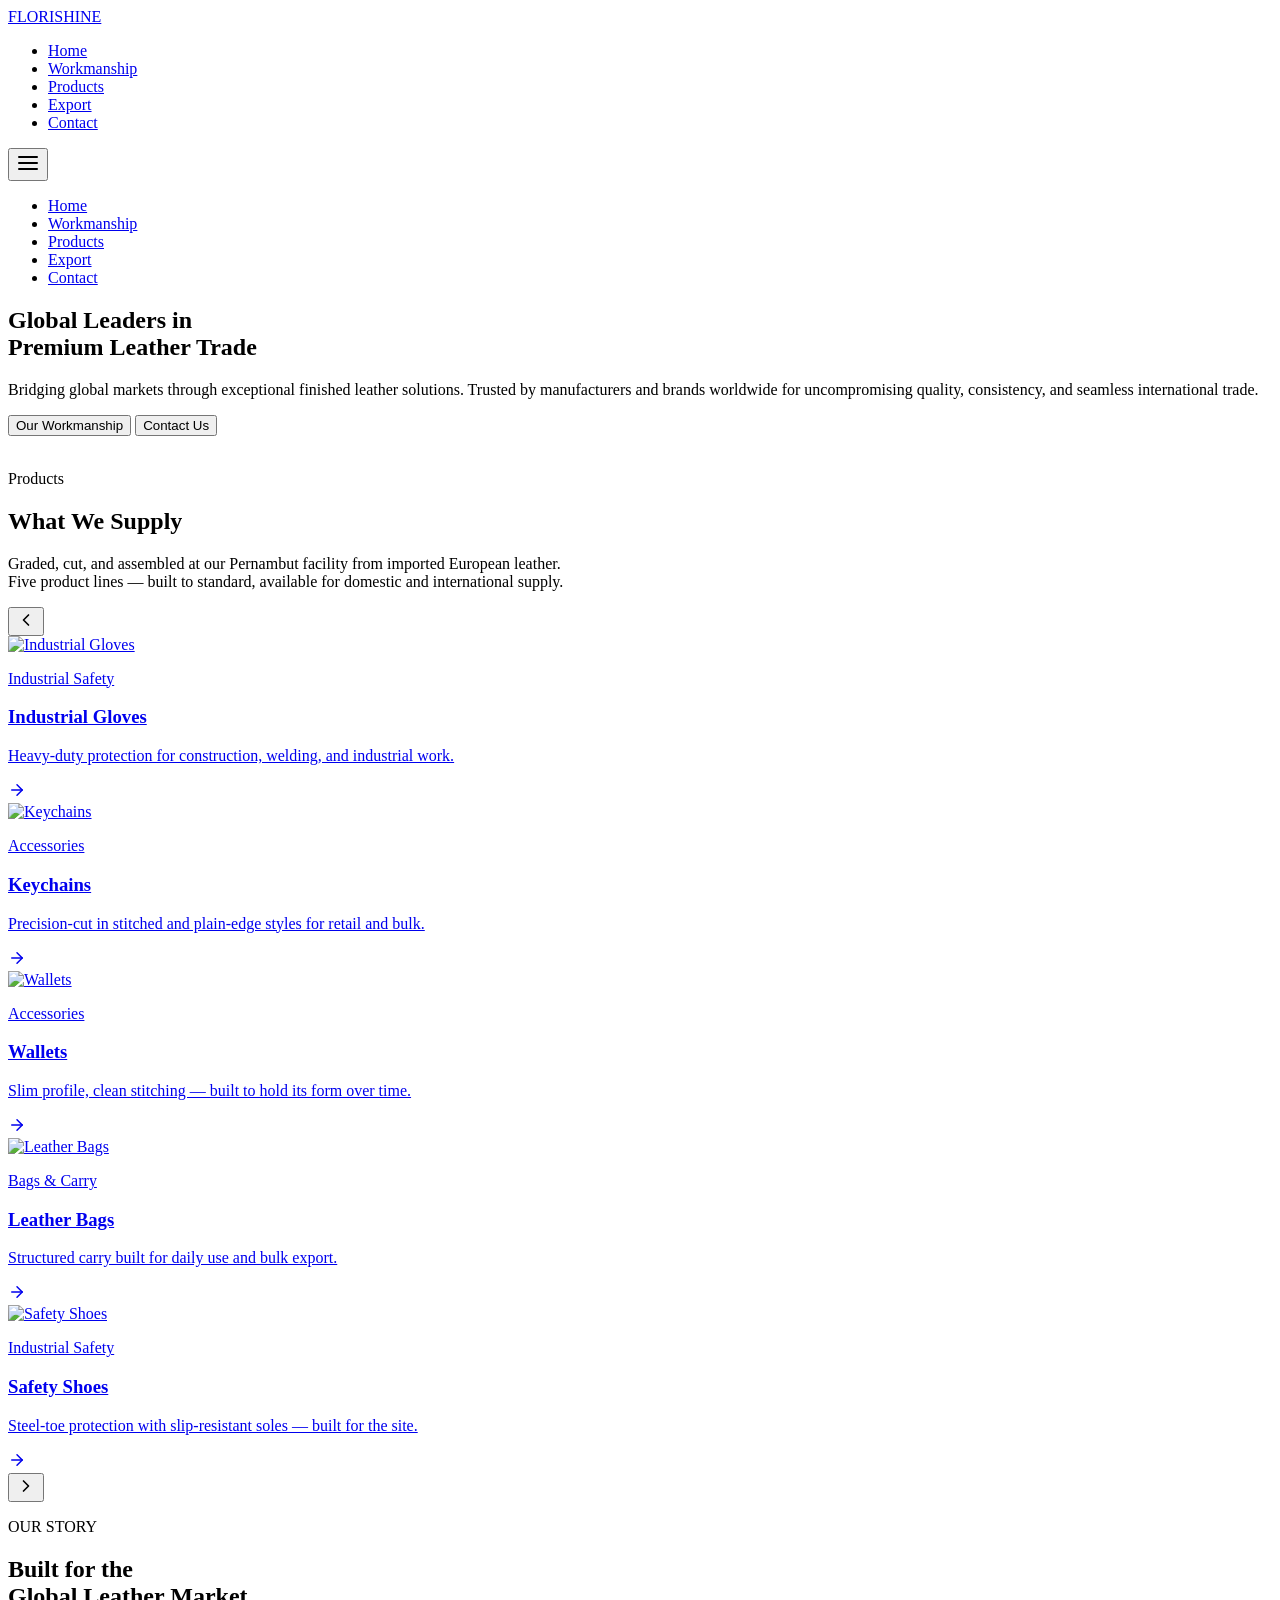
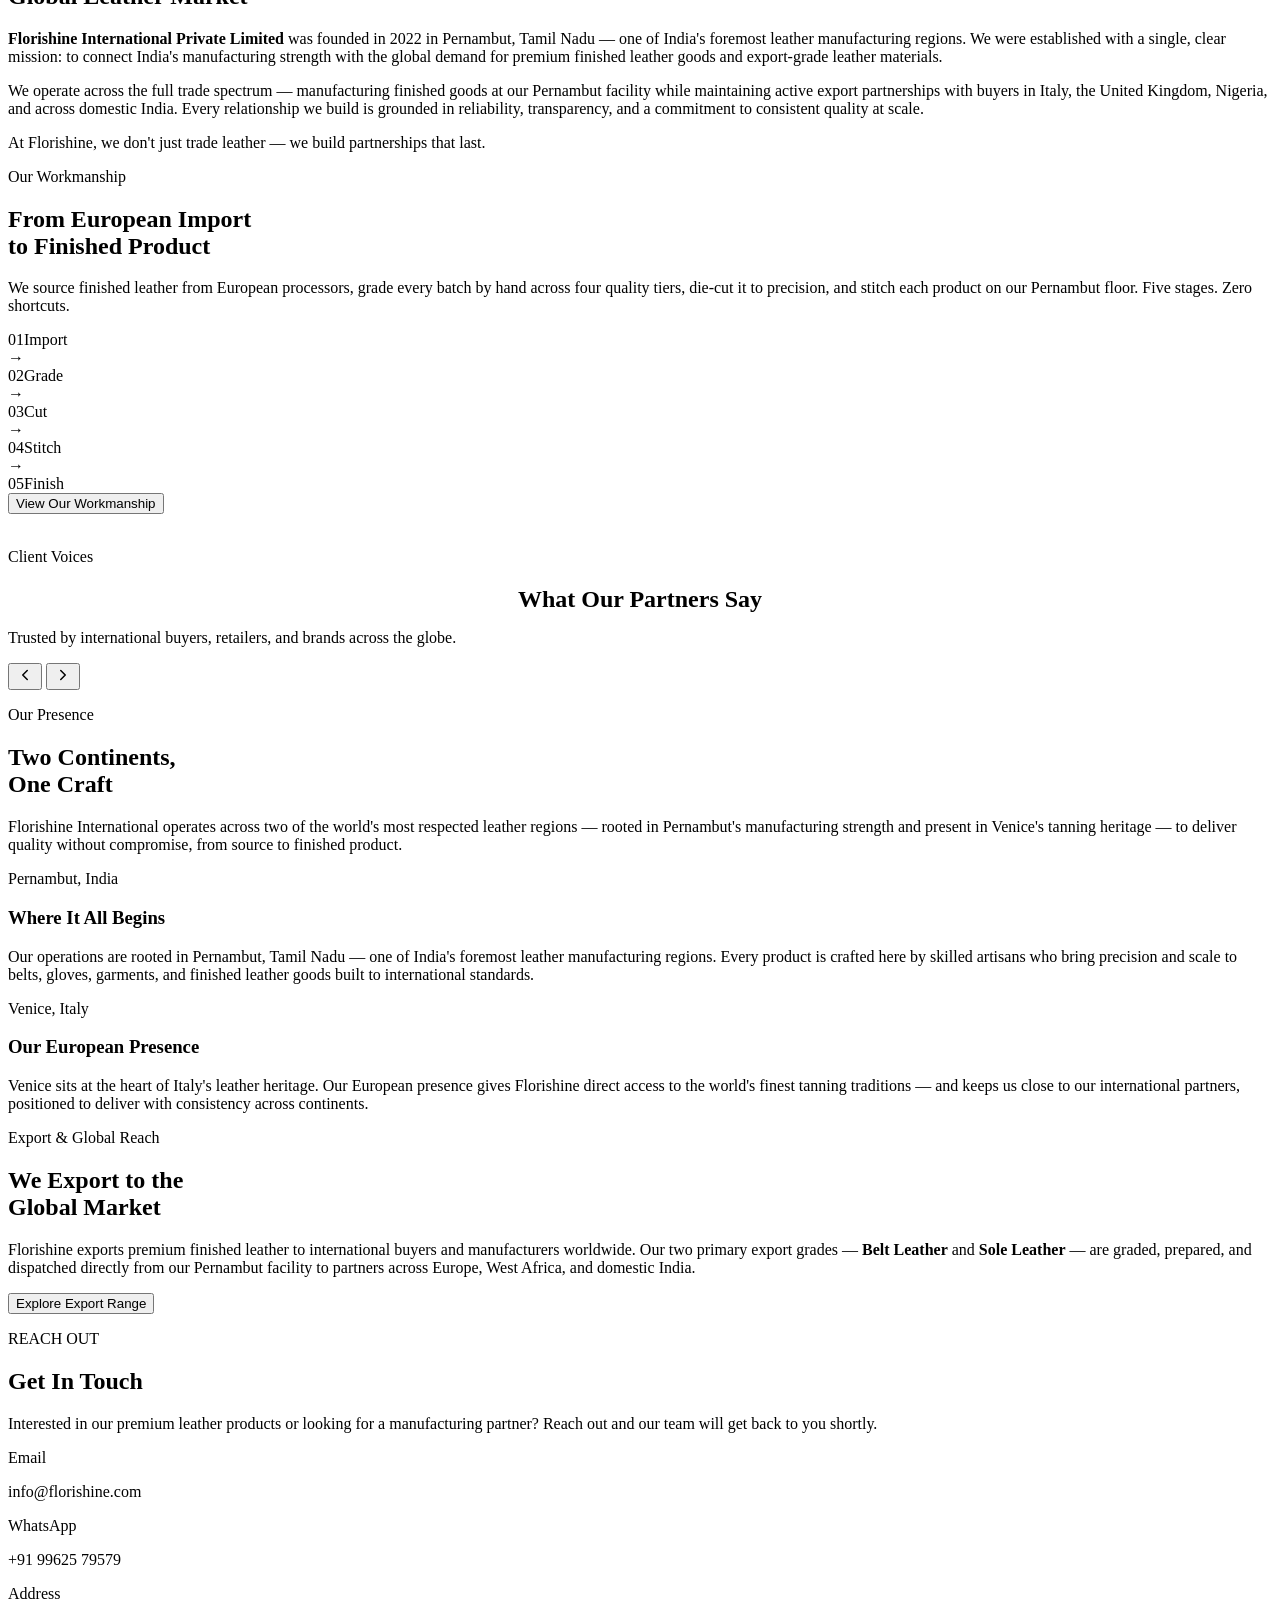
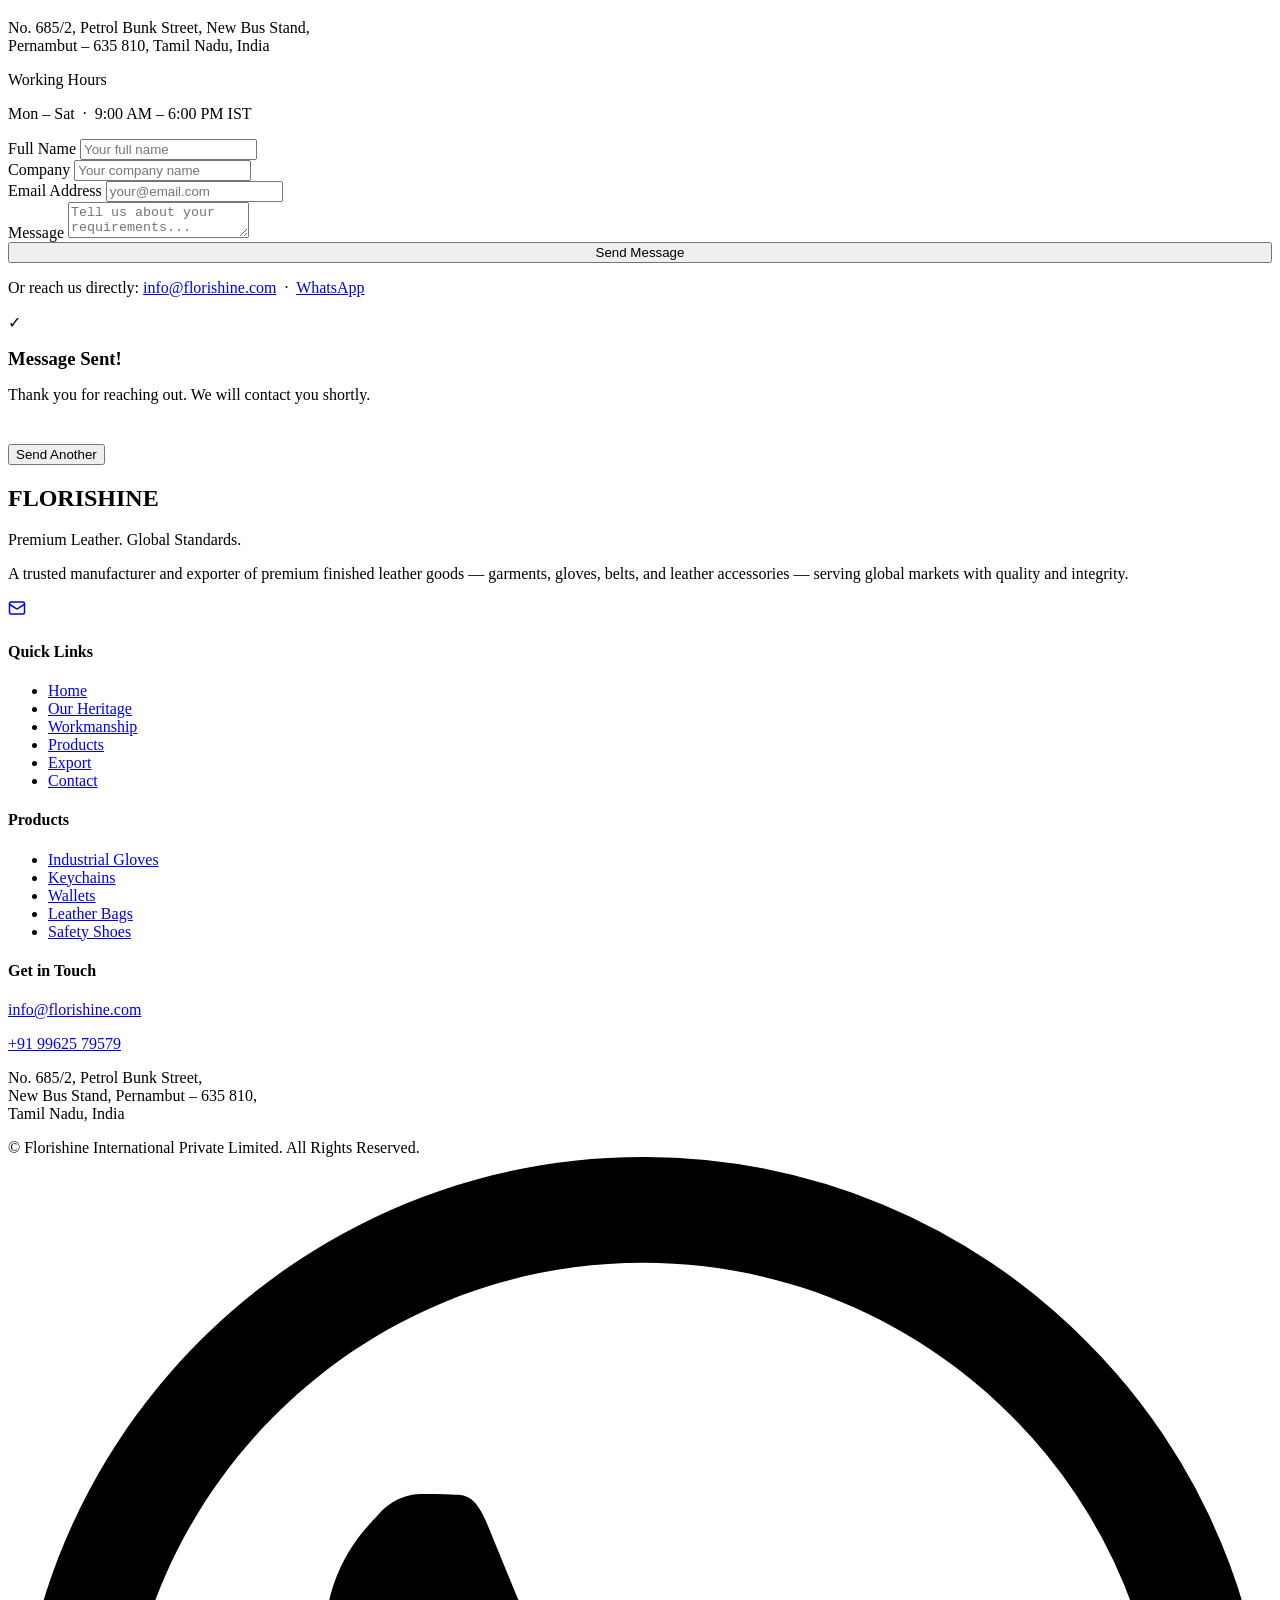
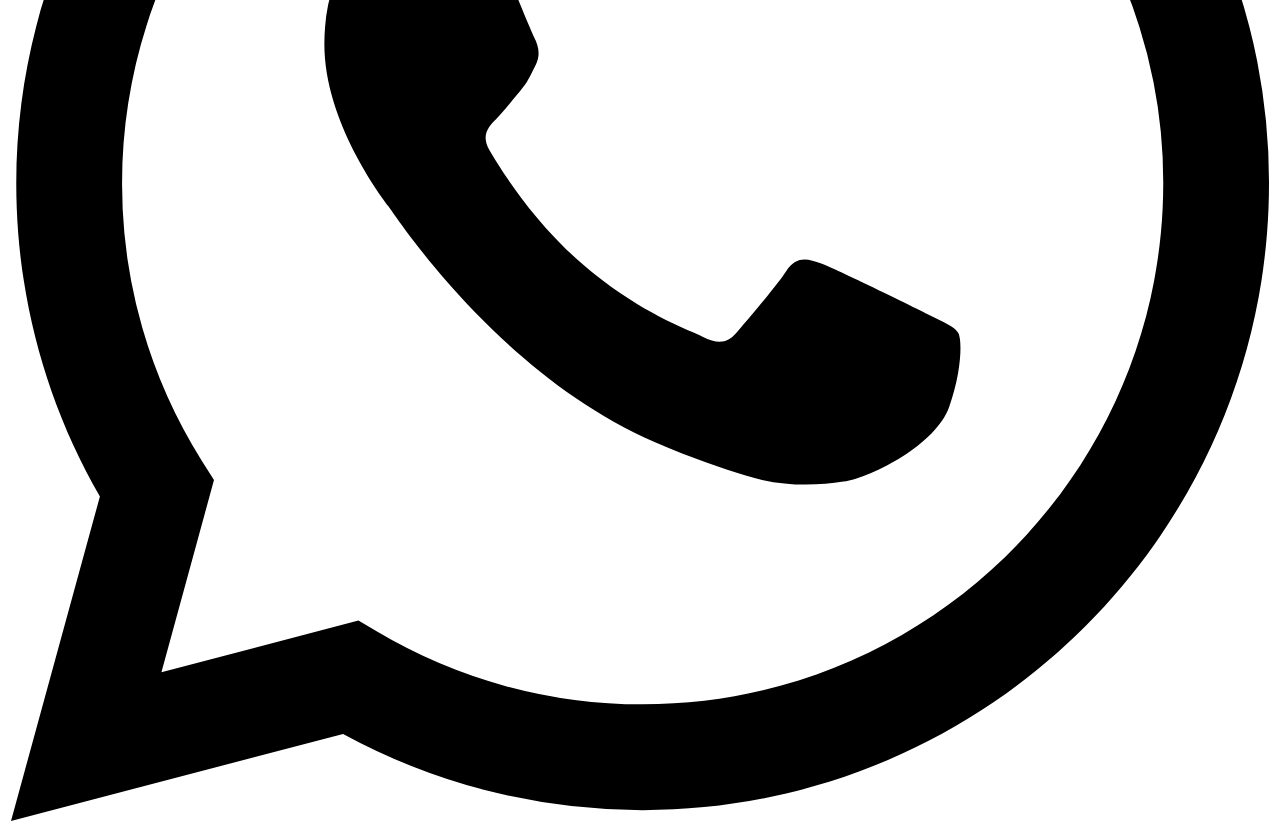
==== index.html @ ea4ea46c "index files pushing" ====
<!doctype html>
<html lang="en">
<head>
  <meta charset="UTF-8"/>
  <link rel="icon" type="image/png" href="images/logo-mark.png"/>
  <meta name="viewport" content="width=device-width, initial-scale=1.0"/>
  <title>Florishine International | Premium Leather Trade</title>
  <meta name="description" content="Florishine International Private Limited — a premium leather manufacturer and global exporter based in Pernambut, Tamil Nadu. Specialising in finished leather goods — belts, gloves, garments, and leather accessories."/>
  <meta name="keywords" content="Florishine, Leather, Manufacturer, Pernambut, Premium, Export, Import, Gloves, Belts, Garments"/>
  <meta property="og:type" content="website"/>
  <meta property="og:url" content="https://www.florishine.com/"/>
  <meta property="og:title" content="Florishine International | Premium Leather Trade"/>
  <meta property="og:description" content="Florishine International Private Limited — a premium leather manufacturer and global exporter based in Pernambut, Tamil Nadu. Specialising in finished leather goods — belts, gloves, garments, and leather accessories."/>
  <meta property="og:image" content="https://www.florishine.com/images/logo-mark.png"/>
  <meta name="twitter:card" content="summary_large_image"/>
  <meta name="twitter:title" content="Florishine International | Premium Leather Trade"/>
  <meta name="twitter:description" content="Florishine International Private Limited — a premium leather manufacturer and global exporter based in Pernambut, Tamil Nadu. Specialising in finished leather goods — belts, gloves, garments, and leather accessories."/>
  <link rel="stylesheet" href="css/styles.css"/>
</head>
<body>

<!-- ════════════════ NAVBAR ════════════════ -->
<nav class="navbar">
  <div class="nav-container">
    <a href="index.html" class="nav-logo"><img src="images/logo-mark.png" alt="" class="nav-logo-mark" aria-hidden="true"/>FLORISHINE</a>
    <ul class="nav-links">
      <li><a href="#home"    class="nav-anchor">Home</a></li>
      <li><a href="workmanship.html">Workmanship</a></li>
      <li><a href="products.html">Products</a></li>
      <li><a href="export.html">Export</a></li>
      <li><a href="#contact" class="nav-anchor">Contact</a></li>
    </ul>
    <div class="nav-actions">
      <button class="menu-toggle" id="menuToggle" aria-label="Toggle menu">
        <svg id="iconOpen" width="24" height="24" viewBox="0 0 24 24" fill="none" stroke="currentColor" stroke-width="2" stroke-linecap="round" stroke-linejoin="round"><line x1="3" y1="12" x2="21" y2="12"/><line x1="3" y1="6" x2="21" y2="6"/><line x1="3" y1="18" x2="21" y2="18"/></svg>
        <svg id="iconClose" width="24" height="24" viewBox="0 0 24 24" fill="none" stroke="currentColor" stroke-width="2" stroke-linecap="round" stroke-linejoin="round" style="display:none"><line x1="18" y1="6" x2="6" y2="18"/><line x1="6" y1="6" x2="18" y2="18"/></svg>
      </button>
    </div>
  </div>
  <div class="mobile-menu" id="mobileMenu">
    <ul class="mobile-nav-links">
      <li><a href="#home"    class="nav-anchor">Home</a></li>
      <li><a href="workmanship.html">Workmanship</a></li>
      <li><a href="products.html">Products</a></li>
      <li><a href="export.html">Export</a></li>
      <li><a href="#contact" class="nav-anchor">Contact</a></li>
    </ul>
  </div>
</nav>

<!-- ════════════════ HERO ════════════════ -->
<section id="home" class="hero">
  <div class="hero-content container">
    <h1>Global Leaders in<br><span>Premium</span> Leather Trade</h1>
    <p class="hero-desc">Bridging global markets through exceptional finished leather solutions. Trusted by manufacturers and brands worldwide for uncompromising quality, consistency, and seamless international trade.</p>
    <div class="hero-cta">
      <a href="workmanship.html"><button class="btn hero-btn hero-btn-main">Our Workmanship</button></a>
      <a href="#contact" class="nav-anchor"><button class="btn hero-btn hero-btn-ghost">Contact Us</button></a>
    </div>
  </div>
</section>

<!-- ════════════════ WHAT WE SUPPLY ════════════════ -->
<section class="supply">
  <img class="bull-mark bull-mark--supply" src="images/logo-mark.png" alt="" aria-hidden="true"/>
  <div class="container">
    <div class="supply-header fade-in">
      <p class="supply-eyebrow">Products</p>
      <h2 class="section-title supply-title">What We <span style="color:var(--secondary)">Supply</span></h2>
      <p class="supply-desc">Graded, cut, and assembled at our Pernambut facility from imported European leather.<br>Five product lines — built to standard, available for domestic and international supply.</p>
    </div>
    <div class="supply-carousel">
      <button class="supply-nav supply-prev" aria-label="Previous">
        <svg width="20" height="20" viewBox="0 0 24 24" fill="none" stroke="currentColor" stroke-width="2" stroke-linecap="round" stroke-linejoin="round"><polyline points="15 18 9 12 15 6"/></svg>
      </button>
      <div class="supply-track">
        <a href="products.html#industrial-gloves" class="supply-card">
          <div class="supply-card-image"><img src="images/industrial-gloves.png" alt="Industrial Gloves" loading="lazy"></div>
          <div class="supply-card-body">
            <div class="supply-card-top">
              <p class="supply-card-cat">Industrial Safety</p>
              <h3 class="supply-card-name">Industrial Gloves</h3>
              <p class="supply-card-desc">Heavy-duty protection for construction, welding, and industrial work.</p>
            </div>
            <span class="supply-arrow">
              <svg width="18" height="18" viewBox="0 0 24 24" fill="none" stroke="currentColor" stroke-width="2" stroke-linecap="round" stroke-linejoin="round"><line x1="5" y1="12" x2="19" y2="12"/><polyline points="12 5 19 12 12 19"/></svg>
            </span>
          </div>
        </a>
        <a href="products.html#keychains" class="supply-card">
          <div class="supply-card-image"><img src="images/keychains.png" alt="Keychains" loading="lazy"></div>
          <div class="supply-card-body">
            <div class="supply-card-top">
              <p class="supply-card-cat">Accessories</p>
              <h3 class="supply-card-name">Keychains</h3>
              <p class="supply-card-desc">Precision-cut in stitched and plain-edge styles for retail and bulk.</p>
            </div>
            <span class="supply-arrow">
              <svg width="18" height="18" viewBox="0 0 24 24" fill="none" stroke="currentColor" stroke-width="2" stroke-linecap="round" stroke-linejoin="round"><line x1="5" y1="12" x2="19" y2="12"/><polyline points="12 5 19 12 12 19"/></svg>
            </span>
          </div>
        </a>
        <a href="products.html#wallets" class="supply-card">
          <div class="supply-card-image"><img src="images/wallets.png" alt="Wallets" loading="lazy"></div>
          <div class="supply-card-body">
            <div class="supply-card-top">
              <p class="supply-card-cat">Accessories</p>
              <h3 class="supply-card-name">Wallets</h3>
              <p class="supply-card-desc">Slim profile, clean stitching — built to hold its form over time.</p>
            </div>
            <span class="supply-arrow">
              <svg width="18" height="18" viewBox="0 0 24 24" fill="none" stroke="currentColor" stroke-width="2" stroke-linecap="round" stroke-linejoin="round"><line x1="5" y1="12" x2="19" y2="12"/><polyline points="12 5 19 12 12 19"/></svg>
            </span>
          </div>
        </a>
        <a href="products.html#leather-bags" class="supply-card">
          <div class="supply-card-image"><img src="images/leather-bags.png" alt="Leather Bags" loading="lazy"></div>
          <div class="supply-card-body">
            <div class="supply-card-top">
              <p class="supply-card-cat">Bags &amp; Carry</p>
              <h3 class="supply-card-name">Leather Bags</h3>
              <p class="supply-card-desc">Structured carry built for daily use and bulk export.</p>
            </div>
            <span class="supply-arrow">
              <svg width="18" height="18" viewBox="0 0 24 24" fill="none" stroke="currentColor" stroke-width="2" stroke-linecap="round" stroke-linejoin="round"><line x1="5" y1="12" x2="19" y2="12"/><polyline points="12 5 19 12 12 19"/></svg>
            </span>
          </div>
        </a>
        <a href="products.html#safety-shoes" class="supply-card">
          <div class="supply-card-image"><img src="images/safety-shoes.png" alt="Safety Shoes" loading="lazy"></div>
          <div class="supply-card-body">
            <div class="supply-card-top">
              <p class="supply-card-cat">Industrial Safety</p>
              <h3 class="supply-card-name">Safety Shoes</h3>
              <p class="supply-card-desc">Steel-toe protection with slip-resistant soles — built for the site.</p>
            </div>
            <span class="supply-arrow">
              <svg width="18" height="18" viewBox="0 0 24 24" fill="none" stroke="currentColor" stroke-width="2" stroke-linecap="round" stroke-linejoin="round"><line x1="5" y1="12" x2="19" y2="12"/><polyline points="12 5 19 12 12 19"/></svg>
            </span>
          </div>
        </a>
      </div>
      <button class="supply-nav supply-next" aria-label="Next">
        <svg width="20" height="20" viewBox="0 0 24 24" fill="none" stroke="currentColor" stroke-width="2" stroke-linecap="round" stroke-linejoin="round"><polyline points="9 18 15 12 9 6"/></svg>
      </button>
    </div>
  </div>
</section>

<!-- ════════════════ ABOUT ════════════════ -->
<section id="about" class="about">
  <div class="container">
    <div class="about-grid">
      <div class="fade-in-left">
        <p class="about-subtitle">OUR STORY</p>
        <h2 class="section-title about-title">Built for the<br>Global Leather Market</h2>
        <p class="about-desc"><strong class="about-company">Florishine International Private Limited</strong> was founded in 2022 in Pernambut, Tamil Nadu — one of India's foremost leather manufacturing regions. We were established with a single, clear mission: to connect India's manufacturing strength with the global demand for premium finished leather goods and export-grade leather materials.</p>
        <p class="about-desc">We operate across the full trade spectrum — manufacturing finished goods at our Pernambut facility while maintaining active export partnerships with buyers in Italy, the United Kingdom, Nigeria, and across domestic India. Every relationship we build is grounded in reliability, transparency, and a commitment to consistent quality at scale.</p>
        <p class="about-tagline">At Florishine, we don't just trade leather — we build partnerships that last.</p>

      </div>
      <div class="about-image fade-in-right" role="img" aria-label="Florishine leather workshop craftsmanship"></div>
    </div>
  </div>
</section>

<!-- ════════════════ WORKMANSHIP BANNER ════════════════ -->
<section class="collection-banner">
  <div class="banner-wrapper">
    <div class="banner-bg"></div>
    <div class="banner-overlay"></div>
    <div class="banner-inner">
      <div class="banner-text fade-in">
        <p class="banner-eyebrow">Our Workmanship</p>
        <h2 class="banner-title">From European Import<br>to Finished Product</h2>
        <p class="banner-desc">We source finished leather from European processors, grade every batch by hand across four quality tiers, die-cut it to precision, and stitch each product on our Pernambut floor. Five stages. Zero shortcuts.</p>
        <div class="banner-steps">
          <div class="banner-step"><span class="banner-step-num">01</span><span class="banner-step-label">Import</span></div>
          <div class="banner-step-arrow">→</div>
          <div class="banner-step"><span class="banner-step-num">02</span><span class="banner-step-label">Grade</span></div>
          <div class="banner-step-arrow">→</div>
          <div class="banner-step"><span class="banner-step-num">03</span><span class="banner-step-label">Cut</span></div>
          <div class="banner-step-arrow">→</div>
          <div class="banner-step"><span class="banner-step-num">04</span><span class="banner-step-label">Stitch</span></div>
          <div class="banner-step-arrow">→</div>
          <div class="banner-step"><span class="banner-step-num">05</span><span class="banner-step-label">Finish</span></div>
        </div>
        <a href="workmanship.html"><button class="btn hero-btn hero-btn-main">View Our Workmanship</button></a>
      </div>
    </div>
  </div>
</section>

<!-- ════════════════ TESTIMONIALS ════════════════ -->
<section class="testimonials">
  <img class="bull-mark bull-mark--center" src="images/logo-mark.png" alt="" aria-hidden="true"/>
  <div class="container" style="position:relative;z-index:1;">
    <div class="tq-header fade-in">
      <p class="gp-eyebrow">Client Voices</p>
      <h2 class="section-title" style="text-align:center;margin-bottom:0.6rem;">What Our <span style="color:var(--secondary)">Partners</span> Say</h2>
      <p class="tq-sub">Trusted by international buyers, retailers, and brands across the globe.</p>
    </div>
    <div class="tq-carousel-wrap fade-in">
      <div class="tq-viewport">
        <div class="tq-track" id="tqTrack"></div>
      </div>
      <div class="tq-controls">
        <button class="tq-ctrl-btn" id="prevBtn" aria-label="Previous">
          <svg width="18" height="18" viewBox="0 0 24 24" fill="none" stroke="currentColor" stroke-width="2" stroke-linecap="round" stroke-linejoin="round"><polyline points="15 18 9 12 15 6"/></svg>
        </button>
        <button class="tq-ctrl-btn" id="nextBtn" aria-label="Next">
          <svg width="18" height="18" viewBox="0 0 24 24" fill="none" stroke="currentColor" stroke-width="2" stroke-linecap="round" stroke-linejoin="round"><polyline points="9 18 15 12 9 6"/></svg>
        </button>
      </div>
    </div>
  </div>
</section>

<!-- ════════════════ GLOBAL PRESENCE ════════════════ -->
<section class="global-presence">
  <div class="gp-overlay"></div>
  <div class="container gp-inner">
    <div class="gp-header fade-in">
      <p class="gp-eyebrow">Our Presence</p>
      <h2 class="gp-title">Two Continents,<br>One <span>Craft</span></h2>
      <p class="gp-desc">Florishine International operates across two of the world's most respected leather regions — rooted in Pernambut's manufacturing strength and present in Venice's tanning heritage — to deliver quality without compromise, from source to finished product.</p>
    </div>
    <div class="gp-cols fade-in">

      <div class="gp-col">
        <p class="gp-col-label">Pernambut, India</p>
        <h3 class="gp-col-heading">Where It All Begins</h3>
        <p class="gp-col-body">Our operations are rooted in Pernambut, Tamil Nadu — one of India's foremost leather manufacturing regions. Every product is crafted here by skilled artisans who bring precision and scale to belts, gloves, garments, and finished leather goods built to international standards.</p>
      </div>

      <div class="gp-col-divider"></div>

      <div class="gp-col">
        <p class="gp-col-label">Venice, Italy</p>
        <h3 class="gp-col-heading">Our European Presence</h3>
        <p class="gp-col-body">Venice sits at the heart of Italy's leather heritage. Our European presence gives Florishine direct access to the world's finest tanning traditions — and keeps us close to our international partners, positioned to deliver with consistency across continents.</p>
      </div>

    </div>
  </div>
</section>

<!-- ════════════════ EXPORT & GLOBAL REACH ════════════════ -->
<section class="export-reach">
  <div class="container er-center fade-in">
    <p class="er-eyebrow">Export &amp; Global Reach</p>
    <h2 class="er-title">We Export to the<br><span>Global Market</span></h2>
    <p class="er-desc">Florishine exports premium finished leather to international buyers and manufacturers worldwide. Our two primary export grades — <strong>Belt Leather</strong> and <strong>Sole Leather</strong> — are graded, prepared, and dispatched directly from our Pernambut facility to partners across Europe, West Africa, and domestic India.</p>
    <a href="export.html"><button class="btn btn-primary">Explore Export Range</button></a>
  </div>
</section>

<!-- ════════════════ CONTACT ════════════════ -->
        <section class="cf-section" id="contact">

    <!-- TOP: ivory zone — contact info left, form card right -->
    <div class="cf-top">
      <div class="container cf-top-grid">

        <div class="cf-info fade-in-left">
          <p class="about-subtitle" style="margin-bottom:0.6rem">REACH OUT</p>
          <h2 class="section-title contact-title">Get In <span style="color:var(--secondary)">Touch</span></h2>
          <p class="contact-desc">Interested in our premium leather products or looking for a manufacturing partner? Reach out and our team will get back to you shortly.</p>
          <div class="contact-info">
            <div class="info-item">
              <p class="info-label">Email</p>
              <p class="info-value"><a href="mailto:info@florishine.com" style="color:inherit;text-decoration:none;">info@florishine.com</a></p>
            </div>
            <div class="info-item">
              <p class="info-label">WhatsApp</p>
              <p class="info-value"><a href="https://wa.me/919962579579" target="_blank" rel="noopener" style="color:inherit;text-decoration:none;">+91 99625 79579</a></p>
            </div>
            <div class="info-item">
              <p class="info-label">Address</p>
              <p class="info-value">No. 685/2, Petrol Bunk Street, New Bus Stand,<br>Pernambut – 635 810, Tamil Nadu, India</p>
            </div>
            <div class="info-item">
              <p class="info-label">Working Hours</p>
              <p class="info-value">Mon – Sat &nbsp;·&nbsp; 9:00 AM – 6:00 PM IST</p>
            </div>
          </div>

        </div>

        <div class="cf-form-wrap">
          <div class="contact-form-box">
            <div class="form-view" id="formView">
              <form id="contactForm" novalidate>
                <div class="form-row">
                  <div class="form-group">
                    <label class="form-label" for="name">Full Name</label>
                    <input class="form-input" type="text" id="name" placeholder="Your full name" required/>
                  </div>
                  <div class="form-group">
                    <label class="form-label" for="company">Company</label>
                    <input class="form-input" type="text" id="company" placeholder="Your company name"/>
                  </div>
                </div>
                <div class="form-group">
                  <label class="form-label" for="email">Email Address</label>
                  <input class="form-input" type="email" id="email" placeholder="your@email.com" required/>
                </div>
                <div class="form-group">
                  <label class="form-label" for="message">Message</label>
                  <textarea class="form-textarea" id="message" placeholder="Tell us about your requirements..." required></textarea>
                </div>
                <button type="submit" class="btn btn-primary" id="submitBtn" style="width:100%">Send Message</button>
                <p class="form-direct-contact">Or reach us directly: <a href="mailto:info@florishine.com">info@florishine.com</a> &nbsp;·&nbsp; <a href="https://wa.me/919962579579" target="_blank" rel="noopener">WhatsApp</a></p>
              </form>
            </div>
            <div class="success-view" id="successView">
              <div class="success-icon">&#10003;</div>
              <h3 style="margin:1rem 0 0.5rem">Message Sent!</h3>
              <p>Thank you for reaching out. We will contact you shortly.</p>
              <button class="btn btn-primary" style="margin-top:1.5rem" onclick="resetForm()">Send Another</button>
            </div>
          </div>
        </div>

      </div>
    </div>

    <!-- BOTTOM: dark zone — brand left (same level as form card bottom), footer grid below -->
    <div class="cf-bottom">
      <div class="container">
        <!-- Footer: brand + links in one horizontal row -->
        <div class="cf-footer-links">
          <div class="cf-links-grid">
            <div class="footer-col footer-col-brand">
              <h2 class="footer-logo">FLORISHINE</h2>
              <p class="footer-tagline">Premium Leather. Global Standards.</p>
              <p class="footer-desc">A trusted manufacturer and exporter of premium finished leather goods — garments, gloves, belts, and leather accessories — serving global markets with quality and integrity.</p>
              <div class="social-links">
                <a href="mailto:info@florishine.com" class="social-icon" aria-label="Email">
                  <svg width="18" height="18" viewBox="0 0 24 24" fill="none" stroke="currentColor" stroke-width="2" stroke-linecap="round" stroke-linejoin="round"><rect x="2" y="4" width="20" height="16" rx="2"/><path d="m22 7-8.97 5.7a1.94 1.94 0 0 1-2.06 0L2 7"/></svg>
                </a>
              </div>
            </div>
            <div class="footer-col">
              <h4 class="footer-col-title">Quick Links</h4>
              <ul class="footer-links">
                <li><a href="#home" class="nav-anchor">Home</a></li>
                <li><a href="#about" class="nav-anchor">Our Heritage</a></li>
                <li><a href="workmanship.html">Workmanship</a></li>
                <li><a href="products.html">Products</a></li>
                <li><a href="export.html">Export</a></li>
                <li><a href="#contact" class="nav-anchor">Contact</a></li>
              </ul>
            </div>
            <div class="footer-col">
              <h4 class="footer-col-title">Products</h4>
              <ul class="footer-links">
                <li><a href="products.html#industrial-gloves">Industrial Gloves</a></li>
                <li><a href="products.html#keychains">Keychains</a></li>
                <li><a href="products.html#wallets">Wallets</a></li>
                <li><a href="products.html#leather-bags">Leather Bags</a></li>
                <li><a href="products.html#safety-shoes">Safety Shoes</a></li>
              </ul>
            </div>
            <div class="footer-col">
              <h4 class="footer-col-title">Get in Touch</h4>
              <div class="footer-contact-info">
                <p><a href="mailto:info@florishine.com">info@florishine.com</a></p>
                <p><a href="https://wa.me/919962579579" target="_blank" rel="noopener">+91 99625 79579</a></p>
                <p>No. 685/2, Petrol Bunk Street,<br>New Bus Stand, Pernambut – 635 810,<br>Tamil Nadu, India</p>
              </div>
            </div>
          </div>
          <div class="footer-bottom">
            <span>&copy; <span id="year"></span> Florishine International Private Limited. All Rights Reserved.</span>
          </div>
        </div>

      </div>
    </div>

  </section>





<!-- ════════════════ FOOTER ════════════════ -->


<a href="https://wa.me/919962579579" class="wa-float" target="_blank" rel="noopener" aria-label="Chat on WhatsApp">
  <svg viewBox="0 0 24 24" xmlns="http://www.w3.org/2000/svg"><path d="M17.472 14.382c-.297-.149-1.758-.867-2.03-.967-.273-.099-.471-.148-.67.15-.197.297-.767.966-.94 1.164-.173.199-.347.223-.644.075-.297-.15-1.255-.463-2.39-1.475-.883-.788-1.48-1.761-1.653-2.059-.173-.297-.018-.458.13-.606.134-.133.298-.347.446-.52.149-.174.198-.298.298-.497.099-.198.05-.371-.025-.52-.075-.149-.669-1.612-.916-2.207-.242-.579-.487-.5-.669-.51-.173-.008-.371-.01-.57-.01-.198 0-.52.074-.792.372-.272.297-1.04 1.016-1.04 2.479 0 1.462 1.065 2.875 1.213 3.074.149.198 2.096 3.2 5.077 4.487.709.306 1.262.489 1.694.625.712.227 1.36.195 1.871.118.571-.085 1.758-.719 2.006-1.413.248-.694.248-1.289.173-1.413-.074-.124-.272-.198-.57-.347m-5.421 7.403h-.004a9.87 9.87 0 01-5.031-1.378l-.361-.214-3.741.982.998-3.648-.235-.374a9.86 9.86 0 01-1.51-5.26c.001-5.45 4.436-9.884 9.888-9.884 2.64 0 5.122 1.03 6.988 2.898a9.825 9.825 0 012.893 6.994c-.003 5.45-4.437 9.884-9.885 9.884m8.413-18.297A11.815 11.815 0 0012.05 0C5.495 0 .16 5.335.157 11.892c0 2.096.547 4.142 1.588 5.945L.057 24l6.305-1.654a11.882 11.882 0 005.683 1.448h.005c6.554 0 11.89-5.335 11.893-11.893a11.821 11.821 0 00-3.48-8.413z"/></svg>
</a>
<script src="js/main.js"></script>
</body>
</html>
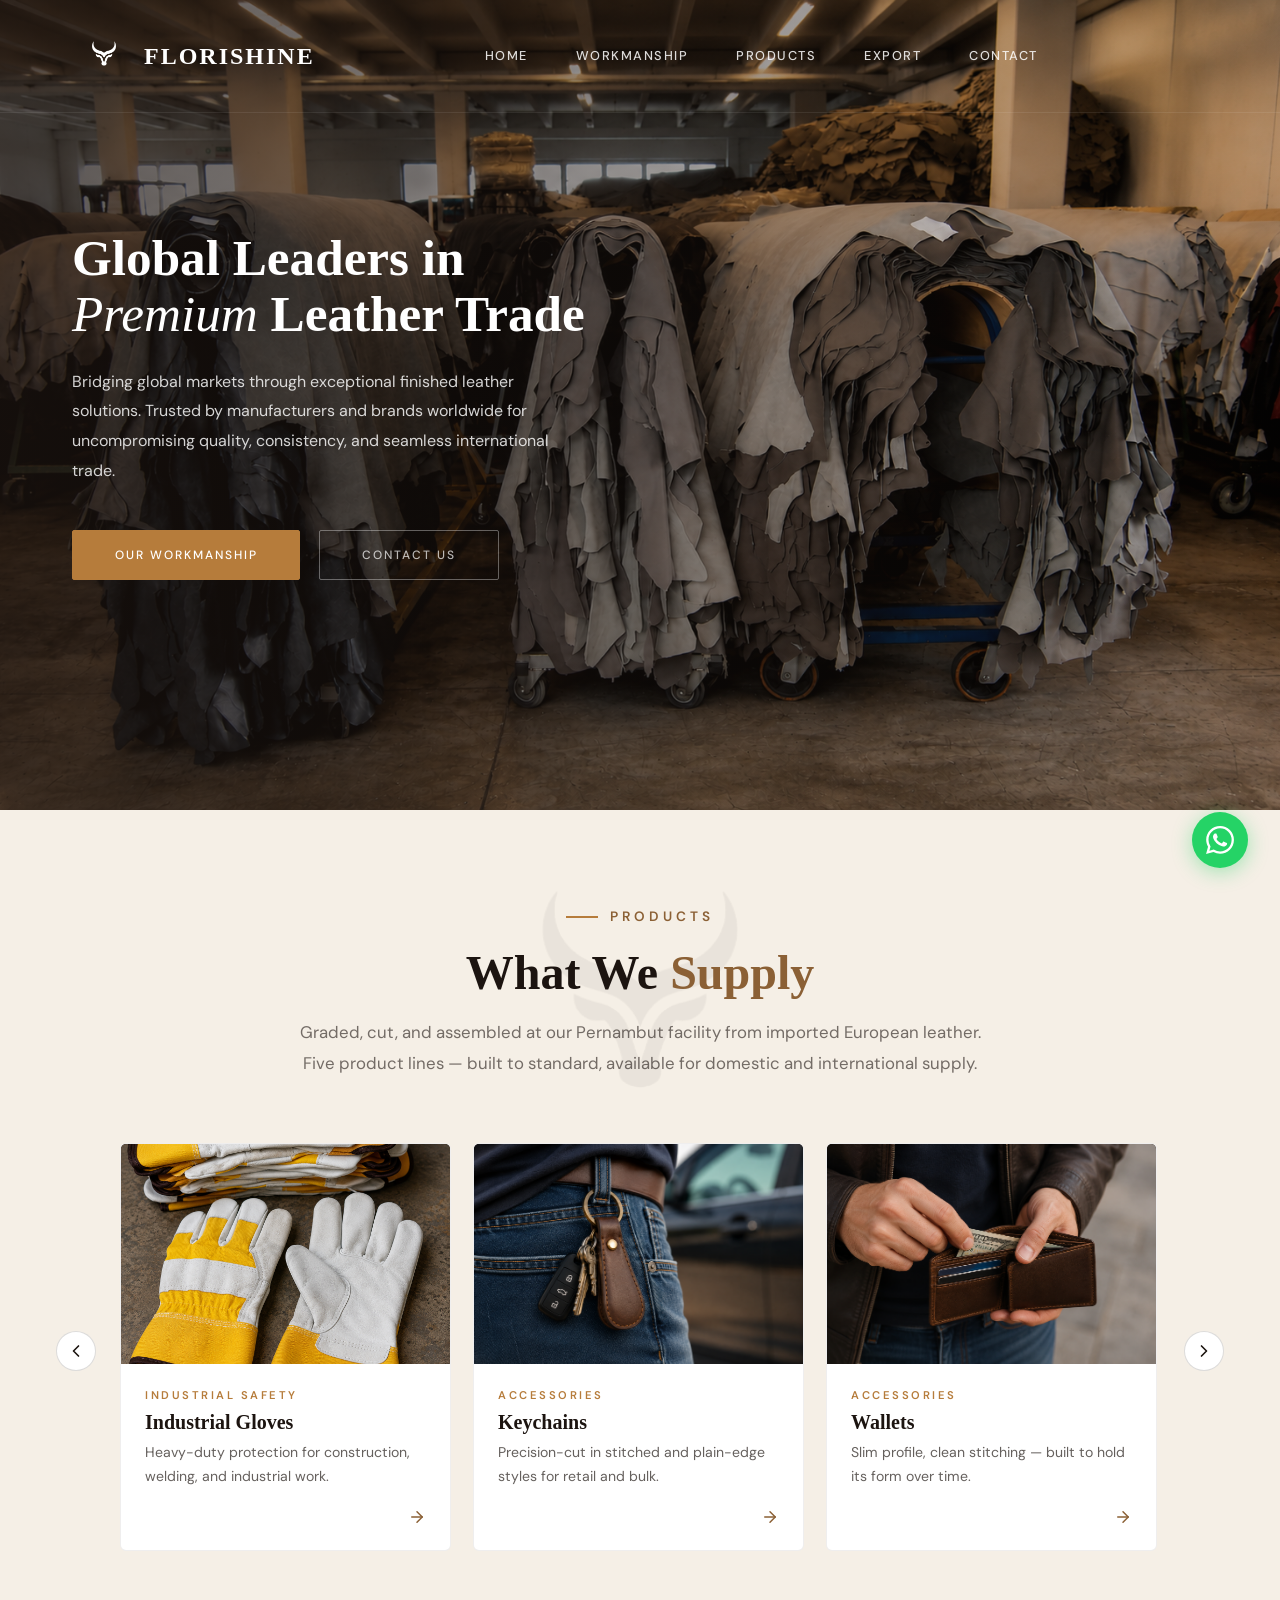
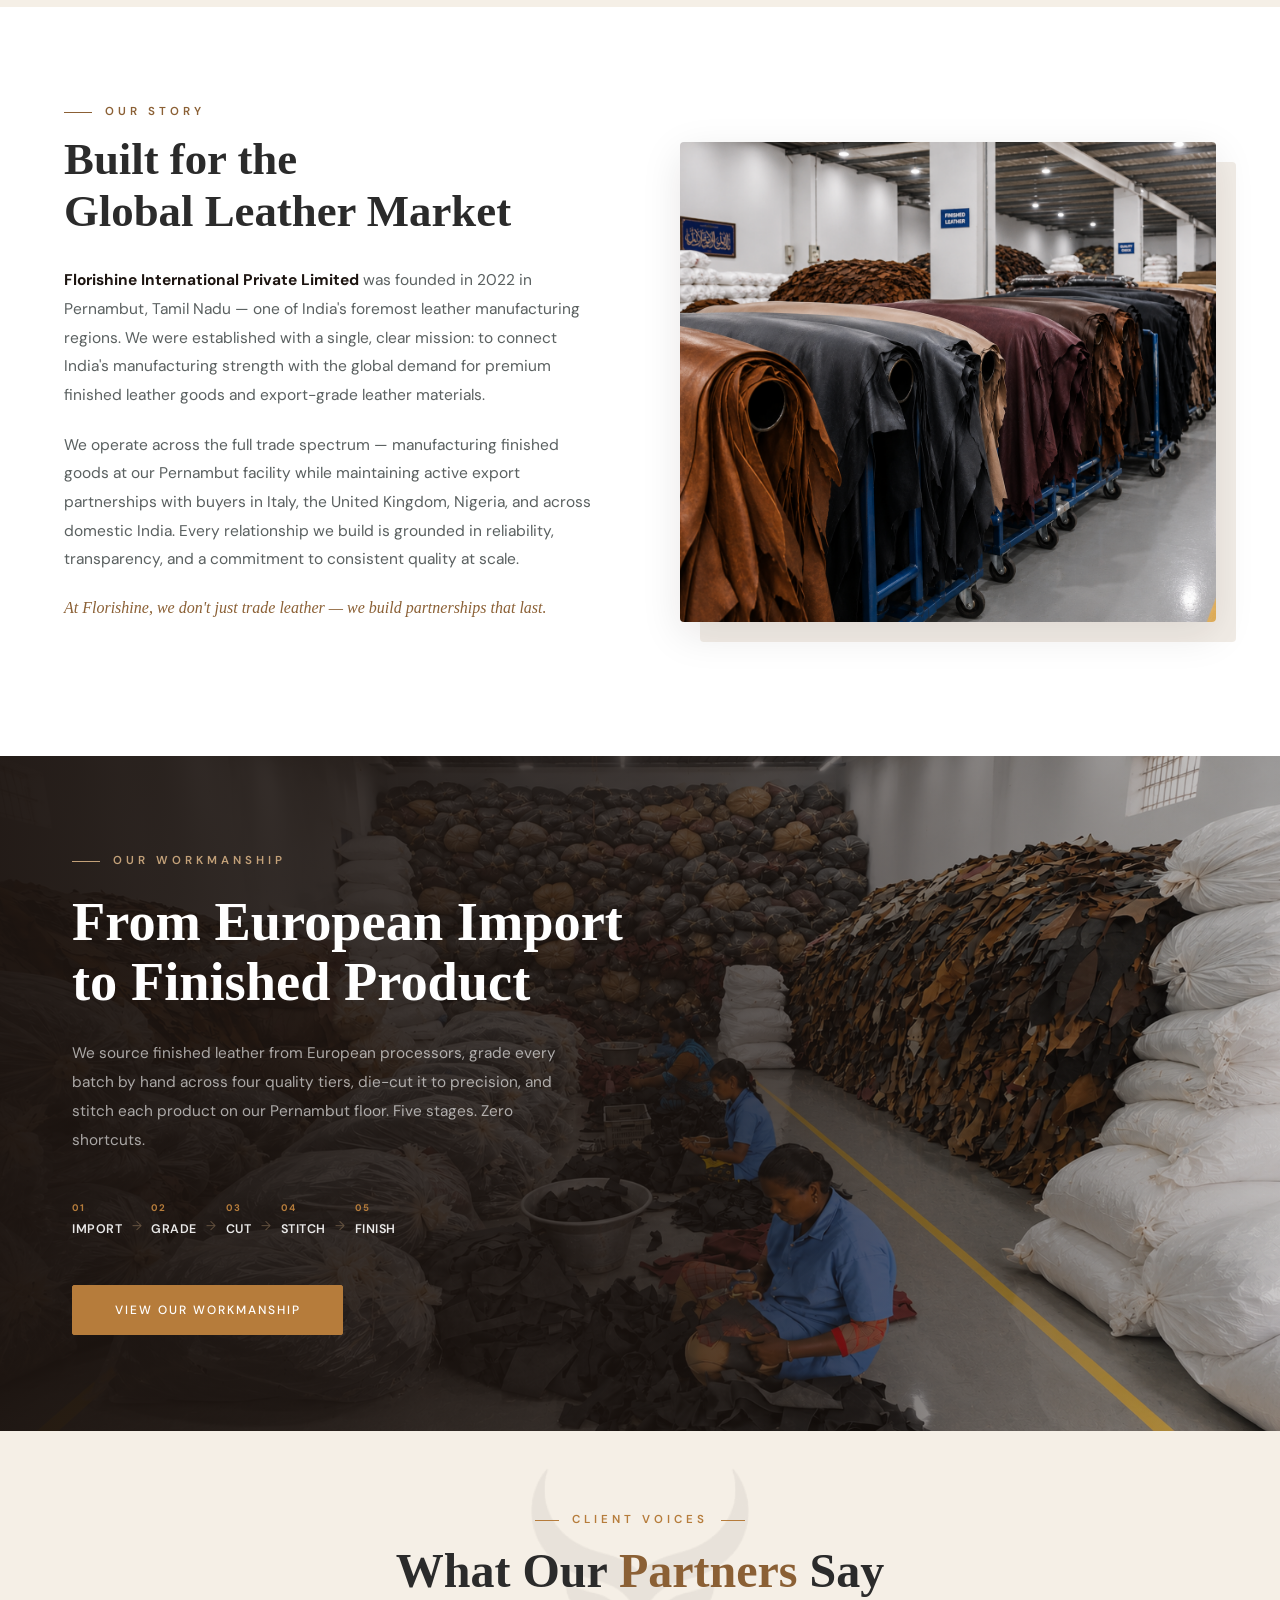
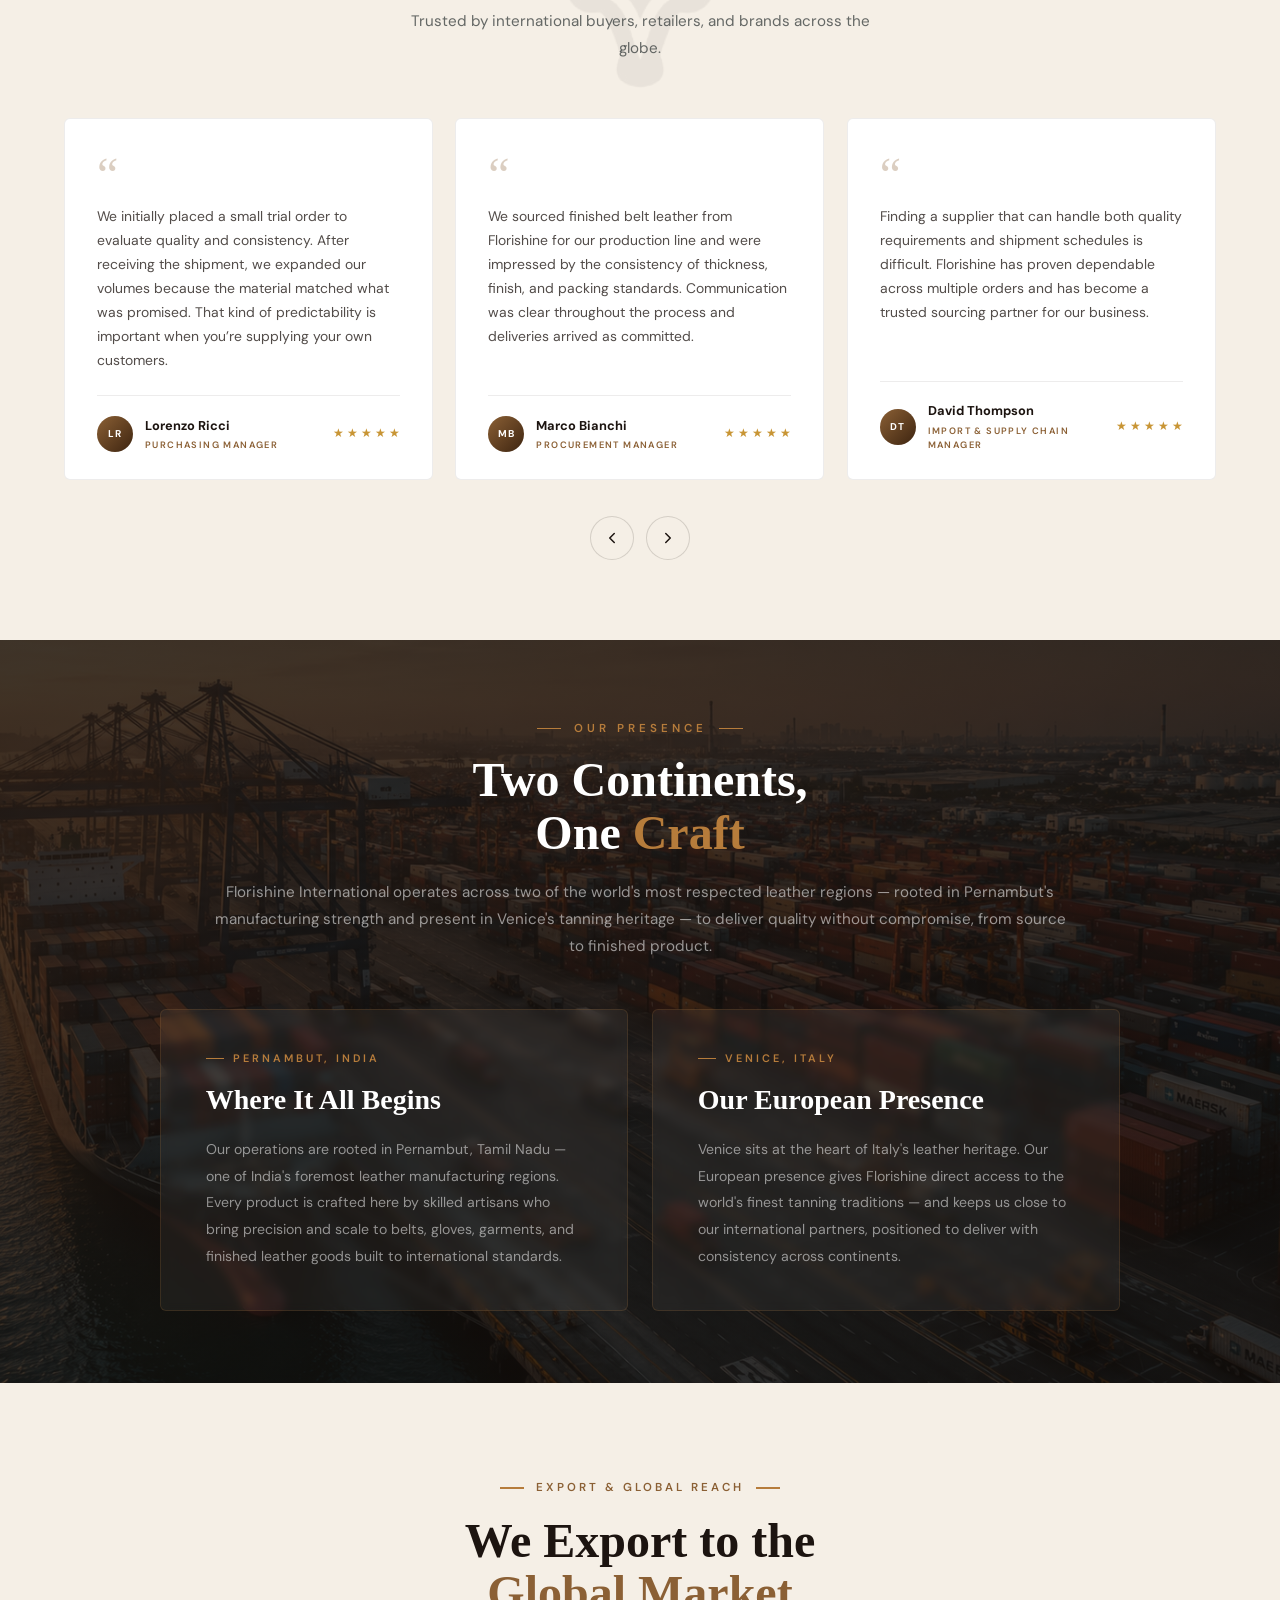
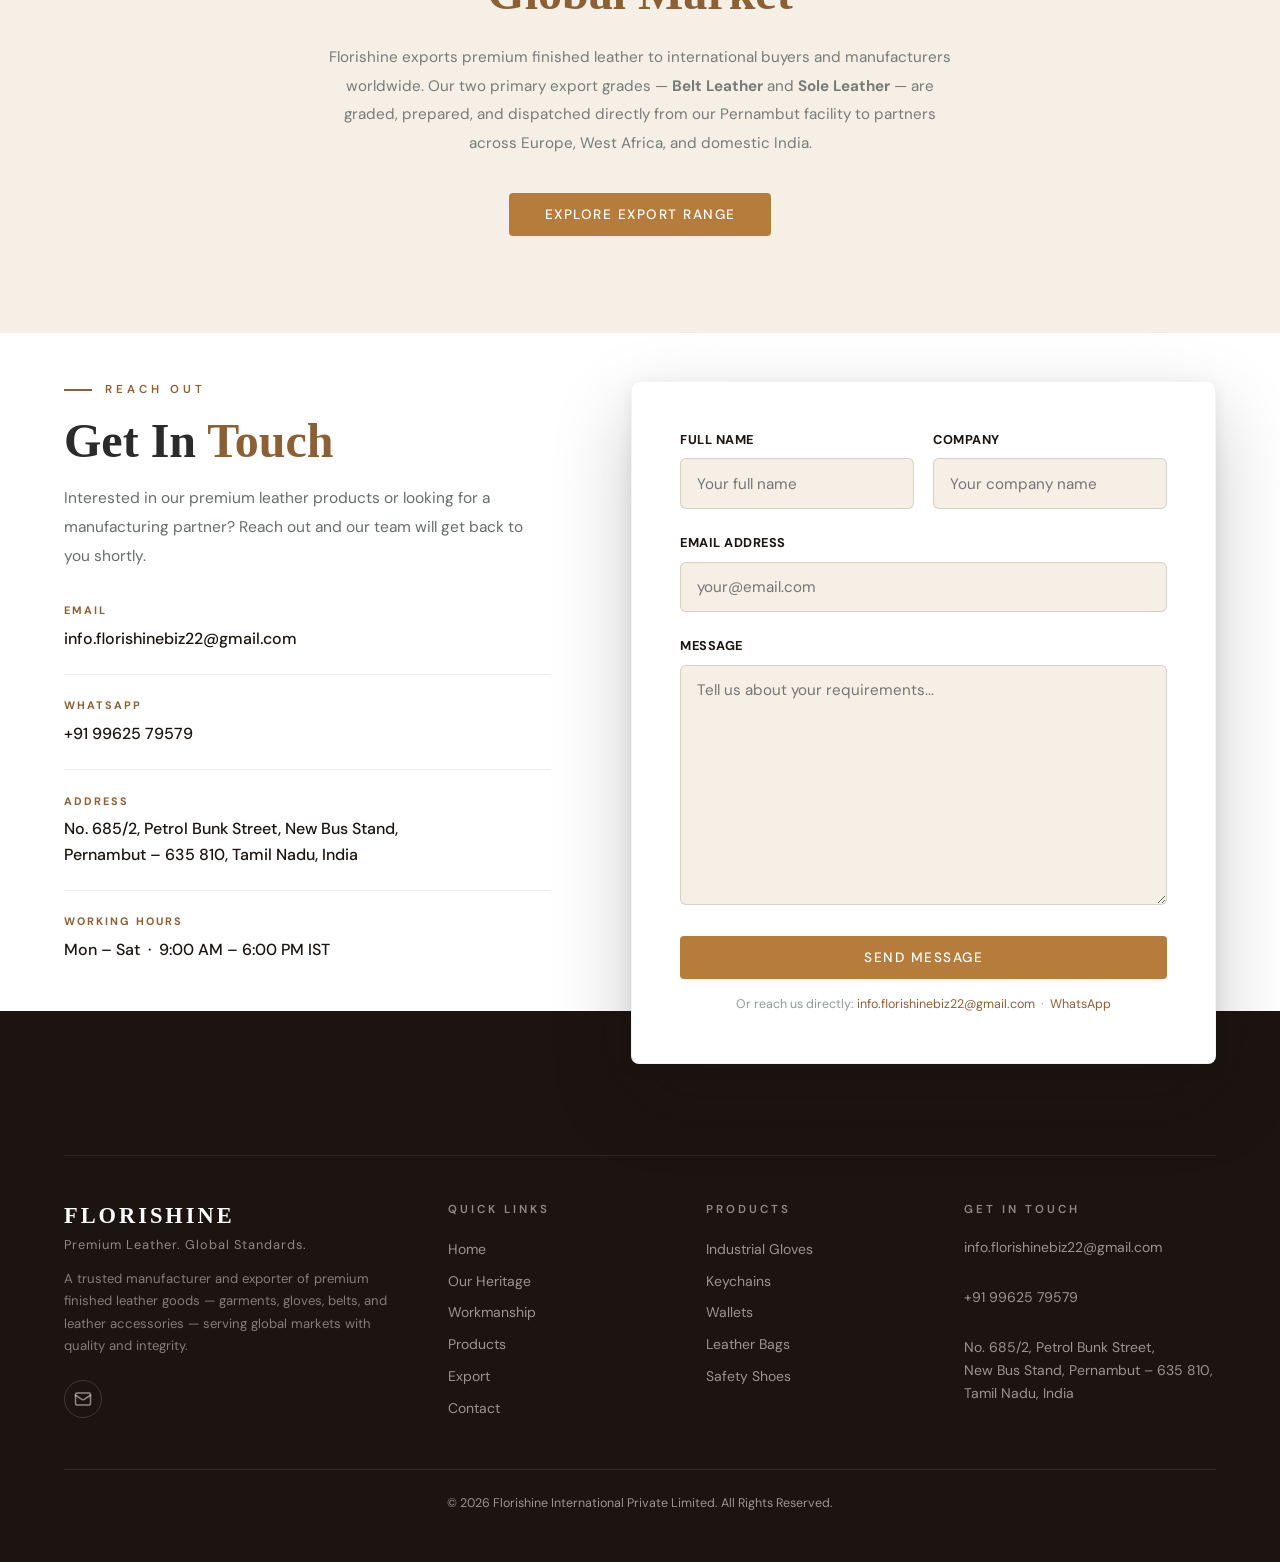
==== commit 0c3dab8a: "changes regarding some issues with mobile screen" ====
--- a/index.html
+++ b/index.html
@@ -269,7 +269,7 @@
           <div class="contact-info">
             <div class="info-item">
               <p class="info-label">Email</p>
-              <p class="info-value"><a href="mailto:info@florishine.com" style="color:inherit;text-decoration:none;">info@florishine.com</a></p>
+              <p class="info-value"><a href="mailto:info.florishinebiz22@gmail.com" style="color:inherit;text-decoration:none;">info.florishinebiz22@gmail.com</a></p>
             </div>
             <div class="info-item">
               <p class="info-label">WhatsApp</p>
@@ -310,7 +310,7 @@
                   <textarea class="form-textarea" id="message" placeholder="Tell us about your requirements..." required></textarea>
                 </div>
                 <button type="submit" class="btn btn-primary" id="submitBtn" style="width:100%">Send Message</button>
-                <p class="form-direct-contact">Or reach us directly: <a href="mailto:info@florishine.com">info@florishine.com</a> &nbsp;·&nbsp; <a href="https://wa.me/919962579579" target="_blank" rel="noopener">WhatsApp</a></p>
+                <p class="form-direct-contact">Or reach us directly: <a href="mailto:info.florishinebiz22@gmail.com">info.florishinebiz22@gmail.com</a> &nbsp;·&nbsp; <a href="https://wa.me/919962579579" target="_blank" rel="noopener">WhatsApp</a></p>
               </form>
             </div>
             <div class="success-view" id="successView">
@@ -336,7 +336,7 @@
               <p class="footer-tagline">Premium Leather. Global Standards.</p>
               <p class="footer-desc">A trusted manufacturer and exporter of premium finished leather goods — garments, gloves, belts, and leather accessories — serving global markets with quality and integrity.</p>
               <div class="social-links">
-                <a href="mailto:info@florishine.com" class="social-icon" aria-label="Email">
+                <a href="mailto:info.florishinebiz22@gmail.com" class="social-icon" aria-label="Email">
                   <svg width="18" height="18" viewBox="0 0 24 24" fill="none" stroke="currentColor" stroke-width="2" stroke-linecap="round" stroke-linejoin="round"><rect x="2" y="4" width="20" height="16" rx="2"/><path d="m22 7-8.97 5.7a1.94 1.94 0 0 1-2.06 0L2 7"/></svg>
                 </a>
               </div>
@@ -365,7 +365,7 @@
             <div class="footer-col">
               <h4 class="footer-col-title">Get in Touch</h4>
               <div class="footer-contact-info">
-                <p><a href="mailto:info@florishine.com">info@florishine.com</a></p>
+                <p><a href="mailto:info.florishinebiz22@gmail.com">info.florishinebiz22@gmail.com</a></p>
                 <p><a href="https://wa.me/919962579579" target="_blank" rel="noopener">+91 99625 79579</a></p>
                 <p>No. 685/2, Petrol Bunk Street,<br>New Bus Stand, Pernambut – 635 810,<br>Tamil Nadu, India</p>
               </div>
--- a/css/styles.css
+++ b/css/styles.css
@@ -0,0 +1,1495 @@
+@import url('https://fonts.googleapis.com/css2?family=DM+Sans:ital,opsz,wght@0,9..40,300;0,9..40,400;0,9..40,500;0,9..40,600;0,9..40,700;1,9..40,400&family=Cormorant+Garant:ital,wght@0,400;0,500;0,600;0,700;1,400;1,500&display=swap');
+
+:root {
+  --primary: #1C1410;       /* Deep espresso */
+  --secondary: #8B6035;     /* Golden tan accent */
+  --tan: #B67C3B;           /* Warm tan — buttons */
+  --accent: #8B6035;        /* Golden tan — icon & text accents */
+  --bg-main: #F5EFE6;       /* Warm ivory */
+  --text-main: #2B2B2B;
+  --white: #ffffff;
+  --font-heading: 'Cormorant Garant', serif;
+  --font-body: 'DM Sans', sans-serif;
+  --section-padding: 6rem 2rem;
+  --container-max: 1200px;
+  --transition: all 0.4s cubic-bezier(0.16, 1, 0.3, 1);
+}
+
+* { margin: 0; padding: 0; box-sizing: border-box; }
+html { scroll-behavior: smooth; overflow-x: hidden; }
+body { font-family: var(--font-body); background-color: var(--bg-main); color: var(--text-main); line-height: 1.6; overflow-x: hidden; }
+h1, h2, h3, h4 { font-family: var(--font-heading); line-height: 1.1; font-weight: 600; }
+a { text-decoration: none; color: inherit; transition: var(--transition); }
+ul { list-style: none; }
+img { max-width: 100%; display: block; }
+.container { max-width: var(--container-max); margin: 0 auto; padding: 0 1.5rem; }
+
+/* ── Buttons ─────────────────────────────────────────── */
+.btn {
+  display: inline-block; padding: 0.8rem 2.2rem; border-radius: 4px;
+  font-weight: 500; cursor: pointer; border: none;
+  font-family: var(--font-body); text-transform: uppercase;
+  letter-spacing: 1.5px; font-size: 0.85rem;
+  transition: var(--transition);
+}
+.btn-primary { background-color: var(--tan); color: #fff; }
+.btn-primary:hover { background-color: var(--primary); transform: translateY(-2px); box-shadow: 0 8px 25px rgba(28,20,16,0.2); }
+.hero-btn { transition: all 0.3s ease; }
+.hero-btn:hover { transform: translateY(-2px); box-shadow: 0 8px 20px rgba(28,20,16,0.25); }
+
+.section-title { font-size: 3rem; margin-bottom: 2rem; text-align: center; position: relative; }
+
+/* ── Scroll animations ───────────────────────────────── */
+.fade-in       { opacity: 0; transform: translateY(30px); transition: opacity 0.8s ease, transform 0.8s ease; }
+.fade-in-left  { opacity: 0; transform: translateX(-50px); transition: opacity 0.8s ease, transform 0.8s ease; }
+.fade-in-right { opacity: 0; transform: translateX(50px);  transition: opacity 0.8s ease, transform 0.8s ease; }
+.fade-scale    { opacity: 0; transform: scale(0.95); transition: opacity 0.8s ease, transform 0.8s ease; }
+.fade-in.visible, .fade-in-left.visible, .fade-in-right.visible, .fade-scale.visible {
+  opacity: 1; transform: none;
+}
+
+/* ── Navbar ──────────────────────────────────────────── */
+.navbar {
+  padding: 1.5rem 0; position: fixed; top: 0; width: 100%;
+  background-color: transparent;
+  z-index: 9999; border-bottom: 1px solid rgba(255,255,255,0.08);
+  transition: background-color 0.4s ease, border-color 0.4s ease, padding 0.4s ease;
+}
+.navbar.scrolled {
+  background-color: rgba(245,239,230,0.97); backdrop-filter: blur(12px);
+  border-bottom: 1px solid rgba(28,20,16,0.08); padding: 1rem 0;
+  box-shadow: 0 2px 20px rgba(28,20,16,0.07);
+}
+.nav-container {
+  display: flex; justify-content: space-between; align-items: center;
+  padding: 0 2rem; max-width: var(--container-max); margin: 0 auto;
+}
+.nav-logo {
+  font-size: 1.5rem; font-weight: 600; letter-spacing: 2px;
+  font-family: var(--font-heading); color: #fff;
+  transition: color 0.4s ease;
+  display: flex; align-items: center; gap: 0.5rem;
+}
+.nav-logo-mark {
+  width: 64px; height: 64px; object-fit: contain;
+  filter: brightness(0) invert(1);
+  transition: filter 0.4s ease;
+}
+.navbar.scrolled .nav-logo-mark { filter: brightness(0); }
+.navbar.scrolled .nav-logo { color: var(--primary); }
+.nav-links { display: flex; gap: 3rem; font-size: 0.8rem; text-transform: uppercase; letter-spacing: 1.5px; font-weight: 500; }
+.nav-links a { position: relative; padding-bottom: 4px; color: rgba(255,255,255,0.85); transition: color 0.4s ease; }
+.navbar.scrolled .nav-links a { color: var(--text-main); }
+.nav-links a::after { content: ''; position: absolute; bottom: 0; left: 0; width: 0; height: 2px; background-color: #C3A179; transition: width 0.3s ease, background-color 0.4s ease; }
+.navbar.scrolled .nav-links a::after { background-color: var(--secondary); }
+.nav-links a:hover { color: #fff; }
+.navbar.scrolled .nav-links a:hover { color: var(--secondary); }
+.nav-links a:hover::after { width: 100%; }
+.nav-actions { display: flex; align-items: center; gap: 1.5rem; }
+.navbar .btn-primary { background: transparent; border: 1.5px solid rgba(255,255,255,0.75); color: #fff; }
+.navbar .btn-primary:hover { background-color: var(--tan); border-color: var(--tan); color: #fff; transform: none; box-shadow: none; }
+.navbar.scrolled .btn-primary { background-color: var(--tan); border-color: var(--tan); color: #fff; }
+.navbar.scrolled .btn-primary:hover { background-color: var(--primary); border-color: var(--primary); color: #fff; }
+.menu-toggle { display: none; background: none; border: none; cursor: pointer; color: #fff; padding: 8px; transition: color 0.4s ease; }
+.navbar.scrolled .menu-toggle { color: var(--text-main); }
+.mobile-menu {
+  display: none; position: fixed; inset: 0;
+  width: 100%; height: 100vh;
+  background-color: var(--white);
+  z-index: 9990;
+  flex-direction: column;
+  justify-content: center;
+  align-items: center;
+}
+.mobile-menu.open { display: flex; }
+.mobile-nav-links { padding: 0 2rem; display: flex; flex-direction: column; gap: 0; width: 100%; max-width: 320px; }
+.mobile-nav-links li { border-bottom: 1px solid rgba(28,20,16,0.07); }
+.mobile-nav-links li:last-child { border-bottom: none; }
+.mobile-nav-links a { display: block; padding: 1.2rem 0; font-size: 1rem; text-transform: uppercase; letter-spacing: 2.5px; font-weight: 600; color: var(--primary); transition: color 0.2s, padding-left 0.2s; text-align: left; }
+.mobile-nav-links a:hover, .mobile-nav-links a.nav-current { color: var(--secondary); padding-left: 0.5rem; }
+.mobile-nav-links a.nav-current { border-left: 2px solid var(--tan); padding-left: 0.75rem; }
+
+/* ── Hero ────────────────────────────────────────────── */
+.hero {
+  height: 90vh; min-height: 560px; display: flex; align-items: center; position: relative;
+  background-color: #1a0f0a; overflow: hidden;
+}
+.hero::before {
+  content: ''; position: absolute; inset: 0;
+  background-image: linear-gradient(to right, rgba(28,20,16,0.72) 0%, rgba(28,20,16,0.38) 55%, rgba(28,20,16,0.1) 100%), url('../images/hero.png');
+  background-size: cover; background-position: center;
+  z-index: 0;
+}
+.hero-content { position: relative; z-index: 2; max-width: var(--container-max); margin: 0 auto; padding: 0 2rem; color: #fff; width: 100%; }
+.hero-eyebrow { font-size: 0.72rem; letter-spacing: 4px; text-transform: uppercase; color: var(--tan); font-weight: 600; font-family: var(--font-body); margin-bottom: 1.4rem; display: flex; align-items: center; gap: 1rem; }
+.hero-eyebrow::before { content: ''; display: inline-block; width: 32px; height: 1px; background-color: var(--tan); flex-shrink: 0; }
+.hero h1 { font-size: clamp(2.6rem, 4vw, 4.8rem); line-height: 1.1; margin-bottom: 1.5rem; color: #fff; font-weight: 600; max-width: 840px; }
+.hero h1 span { color: #fff; font-style: italic; font-weight: 500; }
+.hero-desc { font-size: 1rem; color: rgba(255,255,255,0.82); margin-bottom: 2.8rem; max-width: 480px; line-height: 1.85; font-weight: 400; }
+.hero-cta { display: flex; gap: 1.2rem; flex-wrap: wrap; align-items: center; }
+.hero-btn-main { border: 1.5px solid var(--tan); background: var(--tan); color: #fff; padding: 1rem 2.6rem; border-radius: 2px; letter-spacing: 2px; font-size: 0.75rem; transition: all 0.35s ease; }
+.hero-btn-main:hover { background-color: var(--tan); border-color: var(--tan); color: #fff; transform: translateY(-2px); box-shadow: 0 8px 24px rgba(183,124,59,0.35); }
+.hero-btn-ghost { border: 1px solid rgba(255,255,255,0.35); background: transparent; color: rgba(255,255,255,0.7); padding: 1rem 2.6rem; border-radius: 2px; letter-spacing: 2px; font-size: 0.75rem; transition: all 0.35s ease; }
+.hero-btn-ghost:hover { border-color: rgba(255,255,255,0.75); color: #fff; transform: translateY(-2px); }
+
+/* ── About ───────────────────────────────────────────── */
+.about { padding: var(--section-padding); background-color: #fff; overflow-x: clip; }
+.about-grid { display: grid; grid-template-columns: repeat(auto-fit, minmax(300px, 1fr)); gap: 5rem; align-items: center; }
+.about-subtitle { font-size: 0.72rem; letter-spacing: 4px; color: var(--secondary); font-weight: 600; margin-bottom: 0.8rem; font-family: var(--font-body); text-transform: uppercase; display: flex; align-items: center; gap: 0.8rem; }
+.about-subtitle::before { content: ''; display: inline-block; width: 28px; height: 1.5px; background: var(--secondary); flex-shrink: 0; }
+.about-title { font-size: 2.8rem; text-align: left; margin: 0 0 1.8rem; line-height: 1.15; }
+.about-title::after { margin: 1rem 0; }
+.about-desc { font-size: 0.97rem; color: rgba(44,51,51,0.78); margin-bottom: 1.3rem; line-height: 1.85; }
+.about-company { font-weight: 700; color: var(--primary); }
+.about-tagline { font-size: 1rem; font-weight: 500; color: var(--secondary); font-style: italic; margin-bottom: 2.5rem; font-family: var(--font-heading); }
+.about-image {
+  min-height: 480px; border-radius: 4px; overflow: hidden;
+  background-image: url('../images/our-story.png'); background-size: cover; background-position: center; background-repeat: no-repeat;
+  box-shadow: 20px 20px 0 rgba(139,96,53,0.12), 0 12px 40px rgba(28,20,16,0.1);
+  position: relative;
+}
+
+/* ── Collection Banner ───────────────────────────────── */
+.collection-banner { background-color: var(--primary); }
+.banner-wrapper { position: relative; display: flex; align-items: center; overflow: hidden; }
+.banner-bg { position: absolute; inset: 0; background-image: url('../images/collection-bg.png'); background-size: cover; background-position: center; }
+.banner-overlay { position: absolute; inset: 0; background: linear-gradient(to right, rgba(28,20,16,0.96) 0%, rgba(28,20,16,0.78) 50%, rgba(28,20,16,0.2) 100%); }
+.banner-inner { position: relative; z-index: 2; padding: 6rem 2rem; max-width: var(--container-max); margin: 0 auto; width: 100%; }
+.banner-text { max-width: 580px; color: #fff; }
+.banner-eyebrow { font-size: 0.72rem; letter-spacing: 4px; color: #C3A179; margin-bottom: 1.4rem; font-weight: 600; font-family: var(--font-body); text-transform: uppercase; display: flex; align-items: center; gap: 0.8rem; }
+.banner-eyebrow::before { content: ''; display: inline-block; width: 28px; height: 1px; background: #C3A179; flex-shrink: 0; }
+.banner-title { font-size: 3.4rem; font-weight: 600; margin-bottom: 1.6rem; line-height: 1.1; }
+.banner-desc { font-size: 0.96rem; color: rgba(255,255,255,0.62); line-height: 1.9; margin-bottom: 2.8rem; max-width: 500px; }
+.banner-steps {
+  display: flex;
+  align-items: center;
+  gap: 0.6rem;
+  margin-bottom: 2.8rem;
+  flex-wrap: wrap;
+}
+.banner-step {
+  display: flex;
+  flex-direction: column;
+  gap: 0.3rem;
+}
+.banner-step-num {
+  font-size: 0.6rem;
+  font-weight: 700;
+  color: var(--tan);
+  letter-spacing: 1px;
+  font-family: var(--font-body);
+}
+.banner-step-label {
+  font-size: 0.78rem;
+  font-weight: 600;
+  color: rgba(255,255,255,0.9);
+  letter-spacing: 0.5px;
+  font-family: var(--font-body);
+  text-transform: uppercase;
+}
+.banner-step-arrow {
+  color: rgba(195,161,121,0.4);
+  font-size: 0.8rem;
+  margin-bottom: 0.1rem;
+  align-self: flex-end;
+  padding-bottom: 0.15rem;
+}
+
+/* ── Testimonials ────────────────────────────────────── */
+.testimonials { padding: 5rem 0; background-color: var(--bg-main); position: relative; overflow: hidden; }
+.bull-mark {
+  position: absolute;
+  width: 580px;
+  opacity: 0.055;
+  pointer-events: none;
+  z-index: 0;
+}
+.bull-mark--tr { top: -80px; right: -80px; }
+.bull-mark--center { top: -120px; left: 50%; transform: translateX(-50%); width: 580px; }
+.tq-header { text-align: center; margin-bottom: 3.5rem; position: relative; z-index: 1; }
+.tq-sub { font-size: 0.95rem; color: rgba(44,51,51,0.72); line-height: 1.8; max-width: 480px; margin: 0.6rem auto 0; }
+.star-filled { color: #C89535; }
+.star-empty  { color: rgba(28,20,16,0.14); }
+
+/* ── Testimonial carousel ─────────────────────────────── */
+.tq-carousel-wrap { position: relative; z-index: 1; }
+.tq-viewport { overflow: hidden; }
+.tq-track {
+  display: flex;
+  gap: 1.4rem;
+  transition: transform 0.65s cubic-bezier(0.16, 1, 0.3, 1);
+  will-change: transform;
+}
+.tq-card {
+  flex: 0 0 calc(33.333% - 0.94rem);
+  background: #fff;
+  border-radius: 6px;
+  border: 1px solid rgba(28,20,16,0.08);
+  padding: 2rem 2rem 1.6rem;
+  display: flex;
+  flex-direction: column;
+  gap: 1.4rem;
+  min-height: 240px;
+}
+.tq-card-top { flex: 1; }
+.tq-qmark {
+  display: block;
+  font-family: var(--font-heading);
+  font-size: 3rem;
+  line-height: 1;
+  color: var(--secondary);
+  opacity: 0.3;
+  margin-bottom: 0.4rem;
+  user-select: none;
+}
+.tq-quote {
+  font-family: var(--font-body);
+  font-size: 0.87rem;
+  line-height: 1.72;
+  color: rgba(28,20,16,0.76);
+  margin: 0;
+}
+.tq-card-footer {
+  display: flex;
+  align-items: center;
+  justify-content: space-between;
+  padding-top: 1.2rem;
+  border-top: 1px solid rgba(28,20,16,0.08);
+}
+.tq-author { display: flex; align-items: center; gap: 0.75rem; }
+.tq-avatar {
+  width: 36px; height: 36px; border-radius: 50%; flex-shrink: 0;
+  background: linear-gradient(135deg, var(--secondary), #3D2410);
+  display: flex; align-items: center; justify-content: center;
+  font-size: 0.62rem; font-weight: 700; color: #fff; letter-spacing: 1px;
+}
+.tq-name { font-size: 0.8rem; font-weight: 700; color: var(--primary); margin-bottom: 0.15rem; font-family: var(--font-body); }
+.tq-role { font-size: 0.58rem; color: var(--secondary); font-weight: 600; text-transform: uppercase; letter-spacing: 1.4px; }
+.tq-stars { display: flex; gap: 3px; font-size: 0.78rem; }
+.tq-controls {
+  display: flex;
+  justify-content: center;
+  gap: 0.8rem;
+  margin-top: 2.2rem;
+  position: relative;
+  z-index: 1;
+}
+.tq-ctrl-btn {
+  width: 44px; height: 44px; border-radius: 50%;
+  border: 1.5px solid rgba(28,20,16,0.15);
+  background: var(--bg-main); color: var(--primary);
+  display: flex; align-items: center; justify-content: center;
+  cursor: pointer; transition: all 0.25s ease;
+}
+.tq-ctrl-btn:hover { background: var(--secondary); color: #fff; border-color: var(--secondary); }
+
+@media (max-width: 992px) {
+  .tq-card { flex: 0 0 calc(50% - 0.7rem); }
+}
+@media (max-width: 576px) {
+  .tq-card { flex: 0 0 calc(100% - 2rem); }
+  .tq-viewport { padding: 0 1rem; }
+  .bull-mark--center { top: 0; width: 260px; }
+}
+
+/* ── Global Presence ─────────────────────────────────── */
+.global-presence {
+  position: relative;
+  background-image: url('../images/global-reach.png');
+  background-size: cover;
+  background-position: center 40%;
+  overflow: hidden;
+}
+.gp-overlay {
+  position: absolute;
+  inset: 0;
+  background: linear-gradient(to bottom, rgba(20,14,10,0.82) 0%, rgba(20,14,10,0.72) 100%);
+}
+.gp-inner { position: relative; z-index: 2; padding: 5rem 2rem 4.5rem; }
+.gp-header { text-align: center; max-width: 860px; margin: 0 auto 3rem; }
+.gp-eyebrow { color: var(--tan); letter-spacing: 4px; font-size: 0.72rem; margin-bottom: 1rem; font-weight: 600; font-family: var(--font-body); text-transform: uppercase; display: flex; align-items: center; justify-content: center; gap: 0.8rem; }
+.gp-eyebrow::before, .gp-eyebrow::after { content: ''; display: inline-block; width: 24px; height: 1px; background: var(--tan); flex-shrink: 0; }
+.gp-title { font-size: 3rem; font-weight: 600; line-height: 1.1; margin-bottom: 1.2rem; color: #fff; }
+.gp-title span { color: var(--tan); }
+.gp-desc { font-size: 0.95rem; line-height: 1.8; color: rgba(255,255,255,0.55); max-width: 860px; margin: 0 auto; }
+
+/* Presence columns */
+.gp-cols {
+  display: grid;
+  grid-template-columns: 1fr 1fr;
+  gap: 1.5rem;
+  max-width: 960px;
+  margin: 0 auto;
+}
+.gp-col {
+  background: rgba(255,255,255,0.05);
+  border: 1px solid rgba(182,124,59,0.18);
+  border-radius: 6px;
+  padding: 2.5rem 2.8rem;
+  backdrop-filter: blur(4px);
+}
+.gp-col-label {
+  font-size: 0.68rem; color: var(--tan); text-transform: uppercase;
+  letter-spacing: 3px; font-weight: 600; margin-bottom: 1rem;
+  display: flex; align-items: center; gap: 0.6rem;
+}
+.gp-col-label::before {
+  content: '';
+  display: inline-block;
+  width: 18px; height: 1px;
+  background: var(--tan);
+  flex-shrink: 0;
+}
+.gp-col-heading {
+  font-family: var(--font-heading); font-size: 1.75rem; font-weight: 600;
+  color: #fff; line-height: 1.2; margin-bottom: 1.2rem;
+}
+.gp-col-body {
+  font-size: 0.88rem; line-height: 1.9; color: rgba(255,255,255,0.52);
+  margin-bottom: 0;
+}
+.gp-col-divider { display: none; }
+.map-wrapper.visible .connection-path { stroke-dashoffset: 0; }
+.map-pin { position: absolute; transform: translate(-50%, -50%); z-index: 10; }
+.pulse-ring {
+  position: absolute; top: 50%; left: 50%; transform: translate(-50%, -50%);
+  width: 14px; height: 14px; border-radius: 50%;
+  border: 2px solid var(--accent);
+  animation: pulseRing 2s ease-out infinite;
+}
+.pin-dot { width: 14px; height: 14px; border-radius: 50%; background-color: var(--secondary); border: 3px solid var(--bg-main); box-shadow: 0 0 12px rgba(139,96,53,0.6); }
+.pin-label {
+  position: absolute; left: 50%; top: -50px; transform: translateX(-50%);
+  white-space: nowrap; text-align: center; display: flex; flex-direction: column; align-items: center;
+  font-size: 0.85rem; font-weight: 600; color: var(--primary);
+  background-color: #fff; padding: 6px 14px; border-radius: 6px;
+  box-shadow: 0 2px 12px rgba(28,20,16,0.12); border: 1px solid rgba(28,20,16,0.08);
+}
+.pin-country { font-size: 0.65rem; color: rgba(44,51,51,0.5); text-transform: uppercase; letter-spacing: 1px; }
+@keyframes pulseRing {
+  0%   { transform: translate(-50%,-50%) scale(1); opacity: 0.6; }
+  100% { transform: translate(-50%,-50%) scale(3); opacity: 0; }
+}
+
+/* ── Contact + Footer (AASHA-style merge) ─────────────── */
+.cf-section { overflow: hidden; }
+
+/* TOP — white zone */
+.cf-top { background: #fff; padding: 3rem 2rem 3rem; border-top: 1px solid rgba(28,20,16,0.08); overflow: visible; }
+.cf-top-grid { display: grid; grid-template-columns: 1fr 1.2fr; gap: 5rem; align-items: start; }
+
+.contact-title { text-align: left; margin: 1rem 0; }
+.contact-title::after { margin: 1rem 0; }
+.contact-desc { font-size: 0.97rem; color: rgba(44,51,51,0.72); margin-bottom: 2rem; line-height: 1.85; }
+.contact-info { display: grid; gap: 1.4rem; }
+.info-item { padding-bottom: 1.4rem; border-bottom: 1px solid rgba(28,20,16,0.08); }
+.info-item:last-child { border-bottom: none; padding-bottom: 0; }
+.info-label { font-size: 0.68rem; text-transform: uppercase; letter-spacing: 2px; color: var(--secondary); margin-bottom: 0.4rem; font-family: var(--font-body); font-weight: 700; }
+.info-value { font-size: 1rem; font-weight: 500; color: var(--primary); }
+
+
+/* Form card — absolutely positioned so it doesn't inflate grid height */
+.cf-form-wrap { position: relative; }
+.contact-form-box {
+  position: absolute;
+  top: 0;
+  left: 0;
+  right: 0;
+  background: #fff;
+  padding: 3rem;
+  border-radius: 8px;
+  box-shadow: 0 32px 80px rgba(28,20,16,0.22), 0 4px 16px rgba(28,20,16,0.08);
+  border: 1px solid rgba(28,20,16,0.05);
+  z-index: 10;
+}
+.form-group { margin-bottom: 1.5rem; }
+.form-direct-contact { margin-top: 1rem; text-align: center; font-size: 0.78rem; color: rgba(44,51,51,0.5); }
+.form-direct-contact a { color: var(--secondary); text-decoration: none; }
+.form-direct-contact a:hover { text-decoration: underline; }
+.form-row { display: grid; grid-template-columns: 1fr 1fr; gap: 1.2rem; margin-bottom: 1.5rem; }
+.form-row .form-group { margin-bottom: 0; }
+@media (max-width: 576px) { .form-row { grid-template-columns: 1fr; gap: 0; } .form-row .form-group { margin-bottom: 1.5rem; } }
+.form-label { display: block; font-size: 0.8rem; font-weight: 700; margin-bottom: 0.5rem; color: var(--primary); font-family: var(--font-body); text-transform: uppercase; letter-spacing: 0.5px; }
+.form-input, .form-textarea {
+  width: 100%; padding: 0.9rem 1rem; border: 1px solid rgba(28,20,16,0.15);
+  border-radius: 6px; font-family: var(--font-body); font-size: 0.95rem;
+  outline: none; transition: border-color 0.3s ease; background: var(--bg-main); color: var(--text-main);
+}
+.form-input:focus, .form-textarea:focus { border-color: var(--secondary); background: #fff; }
+.form-textarea { min-height: 240px; resize: vertical; }
+.form-view { display: block; }
+.success-view { display: none; text-align: center; padding: 2rem 0; }
+.success-view.show { display: block; }
+.success-icon { font-size: 2rem; color: var(--secondary); width: 64px; height: 64px; border: 2px solid var(--secondary); border-radius: 50%; display: flex; align-items: center; justify-content: center; margin: 0 auto 1rem; }
+
+/* BOTTOM — dark zone */
+.cf-bottom { background: var(--primary); color: #fff; padding: 9rem 2rem 0; position: relative; z-index: 1; overflow: visible; }
+
+/* Brand content */
+.footer-logo { font-family: var(--font-heading); letter-spacing: 3px; font-size: 1.4rem; margin-bottom: 0.4rem; }
+.footer-tagline { font-size: 0.8rem; color: rgba(255,255,255,0.5); letter-spacing: 1px; margin-bottom: 0.8rem; }
+.footer-desc { font-size: 0.82rem; color: rgba(255,255,255,0.45); line-height: 1.7; max-width: 340px; }
+.social-links { display: flex; gap: 0.8rem; margin-top: 1.4rem; }
+.social-icon { width: 38px; height: 38px; border-radius: 50%; border: 1px solid rgba(255,255,255,0.15); display: flex; align-items: center; justify-content: center; color: rgba(255,255,255,0.5); transition: all 0.3s ease; }
+.social-icon:hover { color: #fff; border-color: var(--accent); background-color: rgba(139,96,53,0.15); }
+
+/* Footer links row — brand + 3 link columns */
+.cf-footer-links { border-top: 1px solid rgba(255,255,255,0.08); padding-top: 3rem; }
+.cf-links-grid { display: grid; grid-template-columns: 1.6fr 1fr 1fr 1.2fr; gap: 3rem; margin-bottom: 3rem; }
+.footer-col-title { font-size: 0.78rem; text-transform: uppercase; letter-spacing: 2px; color: var(--secondary); margin-bottom: 1.5rem; font-family: var(--font-body); font-weight: 700; }
+.footer-links li { margin-bottom: 0; }
+.footer-links a { font-size: 0.88rem; color: rgba(255,255,255,0.5); transition: color 0.25s; }
+.footer-links a:hover { color: #fff; }
+.footer-contact-info p { font-size: 0.88rem; color: rgba(255,255,255,0.5); line-height: 1.7; margin-bottom: 0.8rem; }
+.footer-contact-info a { color: rgba(255,255,255,0.5); }
+.footer-contact-info a:hover { color: #fff; }
+.footer-bottom { border-top: 1px solid rgba(255,255,255,0.08); padding: 1.5rem 0 3rem; text-align: center; font-size: 0.78rem; color: rgba(255,255,255,0.35); }
+
+
+/* ── Footer ──────────────────────────────────────────── */
+.footer { padding: 5rem 2rem 3rem; background-color: var(--primary); color: #fff; }
+.footer-grid { display: grid; grid-template-columns: 2fr 1fr 1fr 1.4fr; gap: 4rem; max-width: var(--container-max); margin: 0 auto 3rem; }
+.footer-brand { }
+.footer-logo { font-family: var(--font-heading); letter-spacing: 3px; font-size: 1.4rem; margin-bottom: 0.4rem; }
+.footer-tagline { font-size: 0.8rem; color: rgba(255,255,255,0.5); letter-spacing: 1px; margin-bottom: 0.8rem; }
+.footer-desc { font-size: 0.82rem; color: rgba(255,255,255,0.45); line-height: 1.7; }
+.social-links { display: flex; gap: 0.8rem; margin-top: 1.4rem; }
+.social-icon {
+  width: 38px; height: 38px; border-radius: 50%;
+  border: 1px solid rgba(255,255,255,0.15);
+  display: flex; align-items: center; justify-content: center;
+  color: rgba(255,255,255,0.5); transition: all 0.3s ease;
+}
+.social-icon:hover { color: #fff; border-color: var(--accent); background-color: rgba(139,96,53,0.15); }
+.footer-col-title { font-size: 0.78rem; text-transform: uppercase; letter-spacing: 2px; color: var(--secondary); margin-bottom: 1.5rem; font-family: var(--font-body); font-weight: 700; }
+.footer-links li { margin-bottom: 0; }
+.footer-links a { font-size: 0.88rem; color: rgba(255,255,255,0.5); transition: color 0.25s; }
+.footer-links a:hover { color: #fff; }
+.footer-contact-info p { font-size: 0.88rem; color: rgba(255,255,255,0.5); line-height: 1.7; margin-bottom: 0.8rem; }
+.footer-contact-info a { color: rgba(255,255,255,0.5); }
+.footer-contact-info a:hover { color: #fff; }
+.footer-bottom { border-top: 1px solid rgba(255,255,255,0.1); padding-top: 1.5rem; text-align: center; font-size: 0.78rem; color: rgba(255,255,255,0.55); max-width: var(--container-max); margin: 0 auto; }
+
+
+/* ── Footer columns ──────────────────────────────────── */
+.footer-col-title { font-size: 0.72rem; text-transform: uppercase; letter-spacing: 3px; color: rgba(255,255,255,0.5); font-weight: 600; font-family: var(--font-body); margin-bottom: 1.2rem; }
+.footer-links { list-style: none; display: flex; flex-direction: column; gap: 0.4rem; }
+.footer-links a { font-size: 0.875rem; color: rgba(255,255,255,0.55); transition: color 0.25s ease; }
+.footer-links a:hover { color: #C3A179; }
+.footer-contact-info { display: flex; flex-direction: column; gap: 0.9rem; }
+.footer-contact-info p { font-size: 0.875rem; color: rgba(255,255,255,0.55); line-height: 1.65; }
+.footer-contact-info a { color: rgba(255,255,255,0.55); transition: color 0.25s ease; }
+.footer-contact-info a:hover { color: #C3A179; }
+.footer-roc { font-size: 0.78rem; color: rgba(255,255,255,0.35) !important; }
+
+
+/* ── Responsive ──────────────────────────────────────── */
+@media (max-width: 992px) {
+  .about-grid { grid-template-columns: 1fr; gap: 2.5rem; }
+  .cf-top-grid { grid-template-columns: 1fr; gap: 2rem; }
+  .cf-bottom-grid { grid-template-columns: 1fr; }
+  .cf-form-wrap { position: static; }
+  .contact-form-box { position: static; margin-top: 2rem; box-shadow: 0 8px 32px rgba(28,20,16,0.12); }
+  .cf-bottom { padding-top: 3rem; }
+  .cf-links-grid { grid-template-columns: 1fr 1fr; gap: 2rem; }
+  .gp-cols { grid-template-columns: 1fr; gap: 1.2rem; }
+  .nav-logo-mark { width: 38px; height: 38px; }
+  .bull-mark { width: 320px; }
+}
+@media (max-width: 1024px) {
+  .nav-links { gap: 1.8rem; font-size: 0.72rem; }
+}
+@media (max-width: 768px) {
+  .nav-links { display: none; }
+  .menu-toggle { display: flex; }
+  .hero h1 { font-size: 2.6rem; }
+  .section-title, .gp-title, .about-title { font-size: 2.4rem; }
+  .gp-title { font-size: 2.4rem; }
+  .er-title { font-size: 2.4rem; }
+  .gp-col-heading { font-size: 1.4rem; }
+  .banner-title { font-size: 2.4rem; }
+  .contact-form-box { padding: 2rem; }
+  .cf-links-grid { grid-template-columns: 1fr; }
+}
+@media (max-width: 576px) {
+  .hero h1 { font-size: 1.9rem; }
+  .hero-cta { flex-direction: column; align-items: flex-start; }
+  .gp-inner { padding: 4rem 1.5rem 3rem; }
+  .nav-logo-mark { width: 32px; height: 32px; }
+}
+
+/* ═══════════════════════════════════════════════════════
+   WHAT WE SUPPLY
+═══════════════════════════════════════════════════════ */
+.supply {
+  padding: 6rem 2rem 3rem;
+  background: var(--bg-main);
+  position: relative;
+  overflow: hidden;
+}
+.bull-mark--supply { top: -60px; left: 50%; transform: translateX(-50%); width: 520px; opacity: 0.05; z-index: 0; }
+.supply-header, .supply-carousel, .supply-nav { position: relative; z-index: 1; }
+.supply-header {
+  text-align: center;
+  max-width: 820px;
+  margin: 0 auto 4rem;
+}
+.supply-eyebrow {
+  font-size: 0.85rem;
+  color: var(--secondary);
+  text-transform: uppercase;
+  letter-spacing: 4px;
+  font-weight: 600;
+  margin-bottom: 1rem;
+  display: flex;
+  align-items: center;
+  justify-content: center;
+  gap: 0.75rem;
+}
+.supply-eyebrow::before {
+  content: '';
+  display: inline-block;
+  width: 32px;
+  height: 1.5px;
+  background: var(--tan);
+  flex-shrink: 0;
+}
+.supply-title { color: var(--primary); line-height: 1.2; margin-bottom: 1rem; }
+.supply-title::after { display: none; }
+.supply-desc {
+  font-size: 1.05rem;
+  line-height: 1.85;
+  color: rgba(28,20,16,0.6);
+}
+/* ── Carousel wrapper ── */
+.supply-carousel {
+  position: relative;
+  padding: 0 3.5rem;
+}
+.supply-track {
+  display: flex;
+  gap: 1.4rem;
+  overflow-x: auto;
+  scroll-snap-type: x mandatory;
+  scrollbar-width: none;
+  -ms-overflow-style: none;
+  padding-bottom: 0.5rem;
+}
+.supply-track::-webkit-scrollbar { display: none; }
+/* ── Cards ── */
+.supply-card {
+  flex: 0 0 calc(33.333% - 1rem);
+  scroll-snap-align: start;
+  background: #fff;
+  border-radius: 6px;
+  overflow: hidden;
+  border: 1px solid rgba(28,20,16,0.07);
+  display: flex;
+  flex-direction: column;
+  text-decoration: none;
+  color: inherit;
+  transition: box-shadow 0.35s ease;
+}
+.supply-card:hover {
+  box-shadow: 0 12px 40px rgba(28,20,16,0.12);
+}
+.supply-card:hover .supply-arrow { color: var(--tan); transform: translateX(4px); }
+.supply-card-image {
+  height: 220px;
+  background: linear-gradient(145deg, var(--primary) 0%, #2a1a10 55%, var(--secondary) 130%);
+  position: relative;
+  overflow: hidden;
+}
+.supply-card-image::after {
+  content: '';
+  position: absolute;
+  inset: 0;
+  background: url('../images/logo-mark.png') center/110px no-repeat;
+  opacity: 0.06;
+}
+.supply-card-image img {
+  position: absolute;
+  inset: 0;
+  width: 100%;
+  height: 100%;
+  object-fit: cover;
+  display: block;
+}
+.supply-card-body {
+  padding: 1.4rem 1.5rem 1.5rem;
+  display: flex;
+  flex-direction: column;
+  flex: 1;
+  justify-content: space-between;
+}
+.supply-card-top { }
+.supply-card-cat {
+  font-size: 0.7rem;
+  text-transform: uppercase;
+  letter-spacing: 2.5px;
+  color: var(--tan);
+  font-weight: 600;
+  margin-bottom: 0.4rem;
+}
+.supply-card-name {
+  font-family: var(--font-heading);
+  font-size: 1.25rem;
+  font-weight: 600;
+  color: var(--primary);
+  margin-bottom: 0.5rem;
+}
+.supply-card-desc {
+  font-size: 0.88rem;
+  line-height: 1.7;
+  color: rgba(28,20,16,0.68);
+}
+.supply-arrow {
+  display: flex;
+  align-items: center;
+  justify-content: flex-end;
+  color: var(--secondary);
+  margin-top: 1.2rem;
+  transition: color 0.3s ease, transform 0.3s ease;
+}
+/* ── Nav buttons ── */
+.supply-nav {
+  position: absolute;
+  top: 50%;
+  transform: translateY(-50%);
+  width: 40px;
+  height: 40px;
+  border-radius: 50%;
+  border: 1.5px solid rgba(28,20,16,0.15);
+  background: #fff;
+  color: var(--primary);
+  cursor: pointer;
+  display: flex;
+  align-items: center;
+  justify-content: center;
+  z-index: 2;
+  transition: background 0.3s ease, border-color 0.3s ease, color 0.3s ease;
+}
+.supply-nav:hover { background: var(--primary); color: #fff; border-color: var(--primary); }
+.supply-prev { left: -8px; }
+.supply-next { right: -8px; }
+
+/* ═══════════════════════════════════════════════════════
+   EXPORT & GLOBAL REACH
+═══════════════════════════════════════════════════════ */
+/* ══ Export & Global Reach ══════════════════════════════ */
+.export-reach {
+  background: var(--bg-main);
+  padding: var(--section-padding);
+}
+.er-center {
+  max-width: 680px;
+  margin: 0 auto;
+  text-align: center;
+}
+.er-eyebrow {
+  font-size: 0.72rem;
+  color: var(--secondary);
+  text-transform: uppercase;
+  letter-spacing: 3px;
+  font-weight: 600;
+  margin-bottom: 1.1rem;
+  display: flex;
+  align-items: center;
+  justify-content: center;
+  gap: 0.75rem;
+}
+.er-eyebrow::before, .er-eyebrow::after { content: ''; display: inline-block; width: 24px; height: 1.5px; background: var(--tan); flex-shrink: 0; }
+.er-title {
+  font-family: var(--font-heading);
+  font-size: 3rem;
+  font-weight: 600;
+  color: var(--primary);
+  line-height: 1.1;
+  margin-bottom: 1.4rem;
+}
+.er-title span { color: var(--secondary); }
+.er-desc {
+  font-size: 0.95rem;
+  line-height: 1.9;
+  color: rgba(44,51,51,0.62);
+  margin-bottom: 2.2rem;
+}
+
+@media (max-width: 1100px) {
+  .supply-card { flex: 0 0 calc(50% - 0.7rem); }
+}
+@media (max-width: 992px) {
+  .er-title { font-size: 2.2rem; }
+  .bull-mark--supply { top: -60px; left: -80px; }
+}
+@media (max-width: 576px) {
+  .supply-card { flex: 0 0 calc(100% - 2rem); }
+  .supply-carousel { padding: 0 1rem; }
+  .supply-prev { left: -4px; }
+  .supply-next { right: -4px; }
+  .er-title { font-size: 1.9rem; }
+  .bull-mark--supply { top: 1rem; left: 50%; transform: translateX(-50%); width: 260px; }
+}
+
+/* ═══════════════════════════════════════════════════════
+   PRODUCTS PAGE
+═══════════════════════════════════════════════════════ */
+
+/* Hero */
+.prod-hero {
+  background: var(--primary) url('../images/collection-bg.png') center/cover no-repeat;
+  min-height: calc(100vh - 498px);
+  display: flex;
+  align-items: center;
+  position: relative;
+  overflow: hidden;
+}
+.prod-hero::before {
+  content: '';
+  position: absolute;
+  inset: 0;
+  background: rgba(16, 8, 4, 0.78);
+}
+.prod-hero-inner {
+  position: relative;
+  z-index: 1;
+  width: 100%;
+  max-width: var(--container-max);
+  margin: 0 auto;
+  padding: 5rem 2rem;
+}
+.prod-eyebrow {
+  font-size: 0.72rem;
+  color: var(--tan);
+  text-transform: uppercase;
+  letter-spacing: 3px;
+  font-weight: 600;
+  margin-bottom: 1rem;
+}
+.prod-hero-title {
+  font-family: var(--font-heading);
+  font-size: 3.5rem;
+  font-weight: 700;
+  color: #fff;
+  line-height: 1.15;
+  margin-bottom: 1.2rem;
+}
+.prod-hero-title span { color: var(--tan); }
+.prod-hero-desc {
+  font-size: 0.97rem;
+  color: rgba(255,255,255,0.55);
+  line-height: 1.8;
+  max-width: 480px;
+}
+
+/* Product nav strip */
+.prod-nav-strip {
+  background: var(--bg-main);
+  border-bottom: 1px solid rgba(28,20,16,0.08);
+  position: sticky;
+  top: 64px;
+  z-index: 90;
+}
+.prod-nav-inner {
+  display: flex;
+  gap: 0;
+  padding: 0 2rem;
+}
+.prod-nav-link {
+  padding: 1rem 1.6rem;
+  font-size: 0.8rem;
+  text-transform: uppercase;
+  letter-spacing: 1.5px;
+  font-weight: 600;
+  color: rgba(28,20,16,0.45);
+  border-bottom: 2px solid transparent;
+  transition: color 0.3s ease, border-color 0.3s ease;
+  white-space: nowrap;
+}
+.prod-nav-link:hover {
+  color: var(--primary);
+  border-bottom-color: var(--tan);
+}
+
+/* Product sections */
+.prod-section { padding: 4rem 0; }
+.prod-section--light { background: var(--bg-main); }
+.prod-section--dark { background: var(--primary); }
+
+.prod-inner {
+  display: grid;
+  grid-template-columns: 1fr 1fr;
+  gap: 4rem;
+  align-items: center;
+}
+.prod-inner--reversed { }
+
+/* Image grid */
+.prod-image-col { position: relative; }
+
+.prod-img-grid {
+  display: grid;
+  gap: 6px;
+  border-radius: 6px;
+  overflow: hidden;
+}
+.prod-img-grid--1 { grid-template-columns: 1fr; }
+.prod-img-grid--2 { grid-template-columns: 1fr 1fr; }
+.prod-img-grid--3 {
+  grid-template-columns: 1fr 1fr;
+}
+.prod-img-grid--3 > :first-child {
+  grid-row: 1 / span 2;
+}
+.prod-img-grid img {
+  width: 100%;
+  aspect-ratio: 1;
+  object-fit: cover;
+  display: block;
+}
+.prod-img-grid--1 img {
+  aspect-ratio: 2/1;
+}
+.prod-img-grid--3 > :first-child img {
+  aspect-ratio: auto;
+  height: 100%;
+  min-height: 200px;
+}
+.prod-img-grid .prod-img--contain {
+  object-fit: contain;
+  background: #F5EFE6;
+}
+
+/* Scrollspy: active nav link */
+.prod-nav-link.active {
+  color: var(--primary);
+  border-bottom-color: var(--tan);
+}
+
+/* Placeholder (no images yet) */
+.prod-placeholder {
+  width: 100%;
+  aspect-ratio: 1 / 1;
+  background: linear-gradient(145deg, #1C1410 0%, #2e1f16 55%, var(--secondary) 140%);
+  border-radius: 6px;
+  position: relative;
+  overflow: hidden;
+}
+.prod-placeholder::after {
+  content: '';
+  position: absolute;
+  inset: 0;
+  background: url('../images/logo-mark.png') center/160px no-repeat;
+  opacity: 0.06;
+}
+
+/* Content */
+.prod-count {
+  font-family: var(--font-heading);
+  font-size: 4rem;
+  font-weight: 700;
+  line-height: 1;
+  margin-bottom: 0.2rem;
+}
+.prod-section--light .prod-count { color: rgba(139,96,53,0.14); }
+.prod-section--dark .prod-count { color: rgba(182,124,59,0.15); }
+
+.prod-cat {
+  font-size: 0.7rem;
+  text-transform: uppercase;
+  letter-spacing: 3px;
+  font-weight: 600;
+  margin-bottom: 0.7rem;
+}
+.prod-section--light .prod-cat { color: var(--secondary); }
+.prod-section--dark .prod-cat { color: var(--tan); }
+
+.prod-title {
+  font-family: var(--font-heading);
+  font-size: 2.4rem;
+  font-weight: 700;
+  line-height: 1.2;
+  margin-bottom: 1.2rem;
+}
+.prod-section--light .prod-title { color: var(--primary); }
+.prod-section--dark .prod-title { color: #fff; }
+
+.prod-desc {
+  font-size: 0.93rem;
+  line-height: 1.9;
+  margin-bottom: 2rem;
+}
+.prod-section--light .prod-desc { color: rgba(28,20,16,0.65); }
+.prod-section--dark .prod-desc { color: rgba(255,255,255,0.55); }
+
+/* Specs */
+.prod-specs {
+  display: flex;
+  flex-direction: column;
+  margin-bottom: 2rem;
+  border-top: 1px solid rgba(28,20,16,0.08);
+}
+.prod-section--dark .prod-specs { border-top-color: rgba(255,255,255,0.07); }
+
+.prod-spec-row {
+  display: flex;
+  justify-content: space-between;
+  align-items: center;
+  padding: 0.75rem 0;
+  border-bottom: 1px solid rgba(28,20,16,0.07);
+  gap: 1rem;
+}
+.prod-section--dark .prod-spec-row { border-bottom-color: rgba(255,255,255,0.06); }
+
+.prod-spec-label {
+  font-size: 0.76rem;
+  text-transform: uppercase;
+  letter-spacing: 1.5px;
+  font-weight: 600;
+  flex-shrink: 0;
+}
+.prod-section--light .prod-spec-label { color: rgba(28,20,16,0.4); }
+.prod-section--dark .prod-spec-label { color: rgba(255,255,255,0.35); }
+
+.prod-spec-value {
+  font-size: 0.88rem;
+  text-align: right;
+}
+.prod-section--light .prod-spec-value { color: var(--primary); font-weight: 500; }
+.prod-section--dark .prod-spec-value { color: rgba(255,255,255,0.85); font-weight: 500; }
+
+/* Responsive */
+@media (max-width: 992px) {
+  .prod-inner {
+    grid-template-columns: 1fr;
+    gap: 3rem;
+  }
+  .prod-inner--reversed .prod-image-col { order: -1; }
+  .prod-placeholder { height: 300px; }
+  .prod-hero-title { font-size: 2.6rem; }
+  .prod-nav-link { padding: 0.9rem 1rem; font-size: 0.73rem; }
+}
+@media (max-width: 768px) {
+  .prod-hero-title { font-size: 2rem; }
+  .prod-hero-inner { padding-top: 8rem; }
+  .prod-title { font-size: 1.9rem; }
+  .prod-section { padding: 4rem 1.5rem; }
+  .prod-nav-inner { overflow-x: auto; padding: 0 1.5rem; }
+}
+
+/* ═══════════════════════════════════════════════════════
+   WORKMANSHIP PAGE
+═══════════════════════════════════════════════════════ */
+
+.nav-current { color: var(--tan) !important; }
+
+/* Hero */
+.wm-hero {
+  background: var(--primary);
+  position: relative;
+  min-height: 70vh;
+  display: flex;
+  align-items: center;
+  overflow: hidden;
+}
+.wm-hero-bg {
+  position: absolute;
+  inset: 0;
+  background: url('../images/workmanship/import2.jpeg') center/cover no-repeat;
+  opacity: 0.1;
+}
+.wm-hero-inner {
+  position: relative;
+  z-index: 1;
+  width: 100%;
+  max-width: var(--container-max);
+  margin: 0 auto;
+  padding: 7rem 2rem;
+}
+.wm-hero-content {
+  max-width: 720px;
+}
+.wm-eyebrow {
+  font-size: 0.72rem;
+  color: var(--tan);
+  text-transform: uppercase;
+  letter-spacing: 3px;
+  font-weight: 600;
+  margin-bottom: 1.2rem;
+}
+.wm-hero-title {
+  font-family: var(--font-heading);
+  font-size: 4rem;
+  font-weight: 700;
+  color: #fff;
+  line-height: 1.15;
+  margin-bottom: 1.6rem;
+}
+.wm-hero-title span { color: var(--tan); }
+.wm-hero-desc {
+  font-size: 1rem;
+  line-height: 1.9;
+  color: rgba(255,255,255,0.6);
+  max-width: 620px;
+  margin-bottom: 3rem;
+}
+.wm-hero-stats {
+  display: flex;
+  align-items: center;
+  gap: 2rem;
+}
+.wm-hero-stat {
+  display: flex;
+  flex-direction: column;
+  gap: 0.3rem;
+}
+.wm-hero-stat-value {
+  font-family: var(--font-heading);
+  font-size: 2.2rem;
+  font-weight: 700;
+  color: var(--tan);
+  line-height: 1;
+}
+.wm-hero-stat-label {
+  font-size: 0.72rem;
+  text-transform: uppercase;
+  letter-spacing: 2px;
+  color: rgba(255,255,255,0.45);
+  font-weight: 500;
+}
+.wm-hero-stat-divider {
+  width: 1px;
+  height: 40px;
+  background: rgba(182,124,59,0.3);
+}
+
+/* Step sections */
+.wm-step { padding: 6rem 2rem; }
+.wm-step--dark { background: var(--primary); }
+.wm-step--light { background: var(--bg-main); }
+
+.wm-step-inner {
+  display: grid;
+  grid-template-columns: 1fr 1fr;
+  gap: 5rem;
+  align-items: center;
+}
+.wm-step-inner--reversed { }
+
+.wm-step-number {
+  font-family: var(--font-heading);
+  font-size: 5.5rem;
+  font-weight: 700;
+  line-height: 1;
+  margin-bottom: 0;
+}
+.wm-step--dark .wm-step-number { color: rgba(182,124,59,0.18); }
+.wm-step--light .wm-step-number { color: rgba(139,96,53,0.13); }
+
+.wm-step-eyebrow {
+  font-size: 0.72rem;
+  text-transform: uppercase;
+  letter-spacing: 3px;
+  font-weight: 600;
+  margin-bottom: 0.7rem;
+}
+.wm-step--dark .wm-step-eyebrow { color: var(--tan); }
+.wm-step--light .wm-step-eyebrow { color: var(--secondary); }
+
+.wm-step-title {
+  font-family: var(--font-heading);
+  font-size: 2.3rem;
+  font-weight: 700;
+  line-height: 1.2;
+  margin-bottom: 1.5rem;
+}
+.wm-step--dark .wm-step-title { color: #fff; }
+.wm-step--light .wm-step-title { color: var(--primary); }
+
+.wm-step-body {
+  font-size: 0.92rem;
+  line-height: 1.9;
+  margin-bottom: 1rem;
+}
+.wm-step-body:last-child { margin-bottom: 0; }
+.wm-step--dark .wm-step-body { color: rgba(255,255,255,0.58); }
+.wm-step--light .wm-step-body { color: rgba(28,20,16,0.68); }
+
+/* Grade list */
+.wm-grade-list {
+  list-style: none;
+  margin: 0.6rem 0 1.2rem;
+  display: flex;
+  flex-direction: column;
+  gap: 0.8rem;
+}
+.wm-grade-list li {
+  font-size: 0.88rem;
+  line-height: 1.6;
+  padding: 0.6rem 0.8rem;
+  border-left: 2px solid var(--tan);
+  background: rgba(182,124,59,0.06);
+}
+.wm-step--dark .wm-grade-list li { color: rgba(255,255,255,0.65); }
+.wm-step--light .wm-grade-list li { color: rgba(28,20,16,0.72); }
+.wm-grade-label {
+  font-weight: 700;
+  color: var(--tan);
+  margin-right: 0.5rem;
+}
+
+/* Image grids */
+.wm-img-grid {
+  display: grid;
+  gap: 0.6rem;
+}
+.wm-img-grid img {
+  width: 100%;
+  object-fit: cover;
+  display: block;
+  border-radius: 3px;
+}
+
+/* 4-image grid: full-width top, 3 below */
+.wm-img-grid--4 {
+  grid-template-columns: 1fr 1fr 1fr;
+  grid-template-rows: 220px 200px;
+}
+.wm-img-grid--4 img:first-child {
+  grid-column: 1 / -1;
+  height: 240px;
+}
+.wm-img-grid--4 img:not(:first-child) { height: 200px; }
+
+/* 3-image grid: full-width top, 2 below */
+.wm-img-grid--3 {
+  grid-template-columns: 1fr 1fr;
+  grid-template-rows: auto auto;
+}
+.wm-img-grid--3 img:first-child {
+  grid-column: 1 / -1;
+  height: 300px;
+}
+.wm-img-grid--3 img:not(:first-child) { height: 200px; }
+
+/* 2-image grid: stacked */
+.wm-img-grid--2 {
+  grid-template-columns: 1fr;
+}
+.wm-img-grid--2 img { height: 260px; }
+.wm-img-grid--2col {
+  grid-template-columns: 1fr 1fr;
+}
+.wm-img-grid--2col img { height: 320px; }
+
+/* Import section: forklift left spanning 2 rows, two portrait images stacked right */
+.wm-img-grid--import {
+  display: grid;
+  grid-template-columns: 1fr 1fr;
+  grid-template-rows: 240px 240px;
+  gap: 0.6rem;
+}
+.wm-img-grid--import img {
+  width: 100%;
+  height: 100%;
+  object-fit: cover;
+  border-radius: 3px;
+  display: block;
+}
+.wm-img-grid--import img:first-child {
+  grid-row: 1 / -1;
+}
+
+/* 6-image grid: 3 columns, auto rows */
+.wm-img-grid--6 {
+  display: grid;
+  grid-template-columns: repeat(3, 1fr);
+  gap: 0.6rem;
+}
+.wm-img-grid--6 img {
+  width: 100%;
+  height: 200px;
+  object-fit: cover;
+  border-radius: 3px;
+  display: block;
+}
+
+/* Single full image */
+.wm-img-single img {
+  width: 100%;
+  height: 480px;
+  object-fit: cover;
+  border-radius: 3px;
+  display: block;
+}
+
+/* Contained product image grid */
+.wm-img-contained {
+  display: grid;
+  grid-template-columns: 1fr 1fr;
+  grid-template-rows: 240px 200px;
+  gap: 0.6rem;
+  width: 100%;
+  max-width: 480px;
+  margin-left: auto;
+  background: rgba(255,255,255,0.03);
+  padding: 1rem;
+  border: 1px solid rgba(182,124,59,0.12);
+  border-radius: 6px;
+}
+.wm-img-contained img {
+  width: 100%;
+  height: 100%;
+  object-fit: cover;
+  border-radius: 3px;
+  display: block;
+}
+.wm-img-contained img:first-child {
+  grid-column: 1 / -1;
+}
+
+/* Step header block (full-width, above a grid) */
+.wm-step-header-block { max-width: 720px; margin-bottom: 3rem; }
+.wm-step-body--wide { max-width: 680px; }
+
+/* Product grid */
+.wm-products-grid {
+  display: grid;
+  grid-template-columns: repeat(3, 1fr);
+  gap: 0.6rem;
+}
+.wm-product-card {
+  position: relative;
+  height: 240px;
+  background: rgba(255,255,255,0.04);
+  border: 1px solid rgba(182,124,59,0.14);
+  border-radius: 4px;
+  overflow: hidden;
+  display: flex;
+  align-items: flex-end;
+  justify-content: center;
+}
+.wm-product-card--img img {
+  position: absolute;
+  inset: 0;
+  width: 100%;
+  height: 100%;
+  object-fit: cover;
+  display: block;
+  opacity: 0.75;
+  transition: opacity 0.4s ease;
+}
+.wm-product-card--img:hover img { opacity: 0.9; }
+.wm-product-label {
+  position: relative;
+  z-index: 1;
+  width: 100%;
+  padding: 0.9rem 1.1rem;
+  font-family: var(--font-heading);
+  font-size: 1rem;
+  font-weight: 600;
+  color: #fff;
+  letter-spacing: 0.5px;
+}
+.wm-product-card--img .wm-product-label {
+  background: linear-gradient(to top, rgba(28,20,16,0.88), transparent);
+}
+.wm-product-card:not(.wm-product-card--img) {
+  align-items: center;
+  justify-content: center;
+  border-style: dashed;
+}
+.wm-product-card:not(.wm-product-card--img) .wm-product-label {
+  text-align: center;
+  padding: 0;
+  color: rgba(255,255,255,0.4);
+  font-size: 0.92rem;
+  font-family: var(--font-body);
+  font-weight: 500;
+  letter-spacing: 1.5px;
+  text-transform: uppercase;
+}
+
+/* Export section */
+.wm-export-cards {
+  display: flex;
+  flex-direction: column;
+  gap: 1rem;
+}
+.wm-export-card {
+  padding: 1.6rem;
+  border: 1px solid rgba(139,96,53,0.2);
+  border-radius: 4px;
+  background: rgba(139,96,53,0.04);
+  border-left: 3px solid var(--secondary);
+}
+.wm-export-card-title {
+  font-family: var(--font-heading);
+  font-size: 1.25rem;
+  font-weight: 700;
+  color: var(--primary);
+  margin-bottom: 0.6rem;
+}
+.wm-export-card-body {
+  font-size: 0.88rem;
+  line-height: 1.8;
+  color: rgba(28,20,16,0.65);
+}
+.wm-markets {
+  margin-top: 2.2rem;
+  padding-top: 1.8rem;
+  border-top: 1px solid rgba(139,96,53,0.2);
+}
+.wm-markets-label {
+  font-size: 0.7rem;
+  text-transform: uppercase;
+  letter-spacing: 2.5px;
+  color: rgba(28,20,16,0.4);
+  margin-bottom: 0.9rem;
+  font-weight: 600;
+}
+.wm-market-tags {
+  display: flex;
+  flex-wrap: wrap;
+  gap: 0.5rem;
+}
+.wm-market-tags span {
+  padding: 0.3rem 0.9rem;
+  border: 1px solid rgba(139,96,53,0.3);
+  border-radius: 50px;
+  font-size: 0.78rem;
+  color: rgba(28,20,16,0.65);
+  font-weight: 500;
+}
+
+/* CTA band */
+.wm-cta {
+  background: var(--tan);
+  padding: 5rem 2rem;
+}
+.wm-cta-inner { text-align: center; }
+.wm-cta-title {
+  font-family: var(--font-heading);
+  font-size: 2.8rem;
+  font-weight: 700;
+  color: #fff;
+  margin-bottom: 1rem;
+}
+.wm-cta-desc {
+  font-size: 1rem;
+  color: rgba(255,255,255,0.82);
+  line-height: 1.8;
+  max-width: 500px;
+  margin: 0 auto 2.5rem;
+}
+.wm-cta .btn-primary {
+  background: var(--primary);
+}
+.wm-cta .btn-primary:hover {
+  background: #fff;
+  color: var(--primary);
+}
+
+/* Footer strip */
+.wm-footer {
+  background: var(--primary);
+  color: #fff;
+}
+.wm-footer .footer-bottom {
+  border-top: 1px solid rgba(255,255,255,0.08);
+  padding-top: 1.5rem;
+  padding-bottom: 2rem;
+  font-size: 0.82rem;
+  color: rgba(255,255,255,0.35);
+}
+
+/* Responsive */
+@media (max-width: 992px) {
+  .wm-step-inner {
+    grid-template-columns: 1fr;
+    gap: 3rem;
+  }
+  .wm-step-inner--reversed .wm-img-grid,
+  .wm-step-inner--reversed .wm-img-contained { order: -1; }
+  .wm-hero-title { font-size: 2.8rem; }
+  .wm-img-contained { max-width: 100%; margin-left: 0; }
+  .wm-img-single img { height: 340px; }
+  .wm-img-grid--import { grid-template-columns: 1fr; grid-template-rows: auto; }
+  .wm-img-grid--import img:first-child { grid-row: auto; height: 280px; }
+  .wm-img-grid--import img:not(:first-child) { height: 220px; }
+  .wm-img-grid--6 { grid-template-columns: repeat(2, 1fr); }
+  .wm-img-grid--6 img { height: 180px; }
+  .wm-products-grid { grid-template-columns: repeat(2, 1fr); }
+}
+@media (max-width: 768px) {
+  .wm-hero-title { font-size: 2.2rem; }
+  .wm-hero-inner { padding: 8rem 1.5rem 4rem; }
+  .wm-img-grid--2col { grid-template-columns: 1fr; }
+  .wm-img-grid--2col img { height: 260px; }
+  .wm-step-title { font-size: 1.8rem; }
+  .wm-step-number { font-size: 3.5rem; }
+  .wm-step { padding: 4rem 1.5rem; }
+  .wm-cta-title { font-size: 2rem; }
+  .wm-img-grid--4 { grid-template-columns: 1fr 1fr; }
+  .wm-hero-stats { gap: 1.5rem; }
+  .wm-hero-stat-value { font-size: 1.8rem; }
+}
+/* ── Products page: closing band ─────────────────────────────────────────── */
+.prod-closing-band {
+  background: var(--primary);
+  padding: 2.8rem 2rem;
+  border-top: 1px solid rgba(255,255,255,0.06);
+  border-bottom: 1px solid rgba(255,255,255,0.1);
+}
+.prod-closing-inner {
+  display: flex;
+  align-items: center;
+  justify-content: space-between;
+  gap: 2rem;
+}
+.prod-closing-text {
+  font-family: var(--font-body);
+  font-size: 0.95rem;
+  color: rgba(255,255,255,0.55);
+  line-height: 1.7;
+  max-width: 520px;
+  margin: 0;
+}
+@media (max-width: 640px) {
+  .prod-closing-inner { flex-direction: column; align-items: flex-start; }
+}
+
+@media (max-width: 576px) {
+  .wm-img-grid--4 { grid-template-columns: 1fr; }
+  .wm-img-grid--4 img:not(:first-child) { height: 180px; }
+  .wm-img-grid--3 { grid-template-columns: 1fr; }
+  .wm-img-grid--3 img:first-child { height: 220px; }
+  .wm-img-grid--3 img:not(:first-child) { height: 180px; }
+  .wm-img-contained { grid-template-columns: 1fr; grid-template-rows: auto; }
+  .wm-img-contained img:first-child { height: 220px; }
+  .wm-img-contained img:not(:first-child) { height: 180px; }
+  .wm-img-grid--6 { grid-template-columns: 1fr; }
+  .wm-img-grid--6 img { height: 200px; }
+  .wm-products-grid { grid-template-columns: 1fr 1fr; gap: 0.5rem; }
+  .wm-product-card { height: 180px; }
+  .wm-img-single img { height: 260px; }
+  .wm-hero-stats { flex-direction: column; align-items: flex-start; gap: 1.2rem; }
+  .wm-hero-stat-divider { display: none; }
+}
+
+/* ── WhatsApp Floating Button ────────────────────────── */
+.wa-float {
+  position: fixed; bottom: 2rem; right: 2rem; z-index: 9999;
+  width: 56px; height: 56px; border-radius: 50%;
+  background: #25D366; color: #fff;
+  display: flex; align-items: center; justify-content: center;
+  box-shadow: 0 4px 20px rgba(37,211,102,0.4);
+  transition: transform 0.2s ease, box-shadow 0.2s ease;
+  text-decoration: none;
+}
+.wa-float:hover { transform: scale(1.08); box-shadow: 0 6px 28px rgba(37,211,102,0.55); }
+.wa-float svg { width: 28px; height: 28px; fill: #fff; }
+@media (max-width: 576px) {
+  .wa-float { bottom: 1.2rem; right: 1.2rem; width: 50px; height: 50px; }
+  .wa-float svg { width: 24px; height: 24px; }
+}
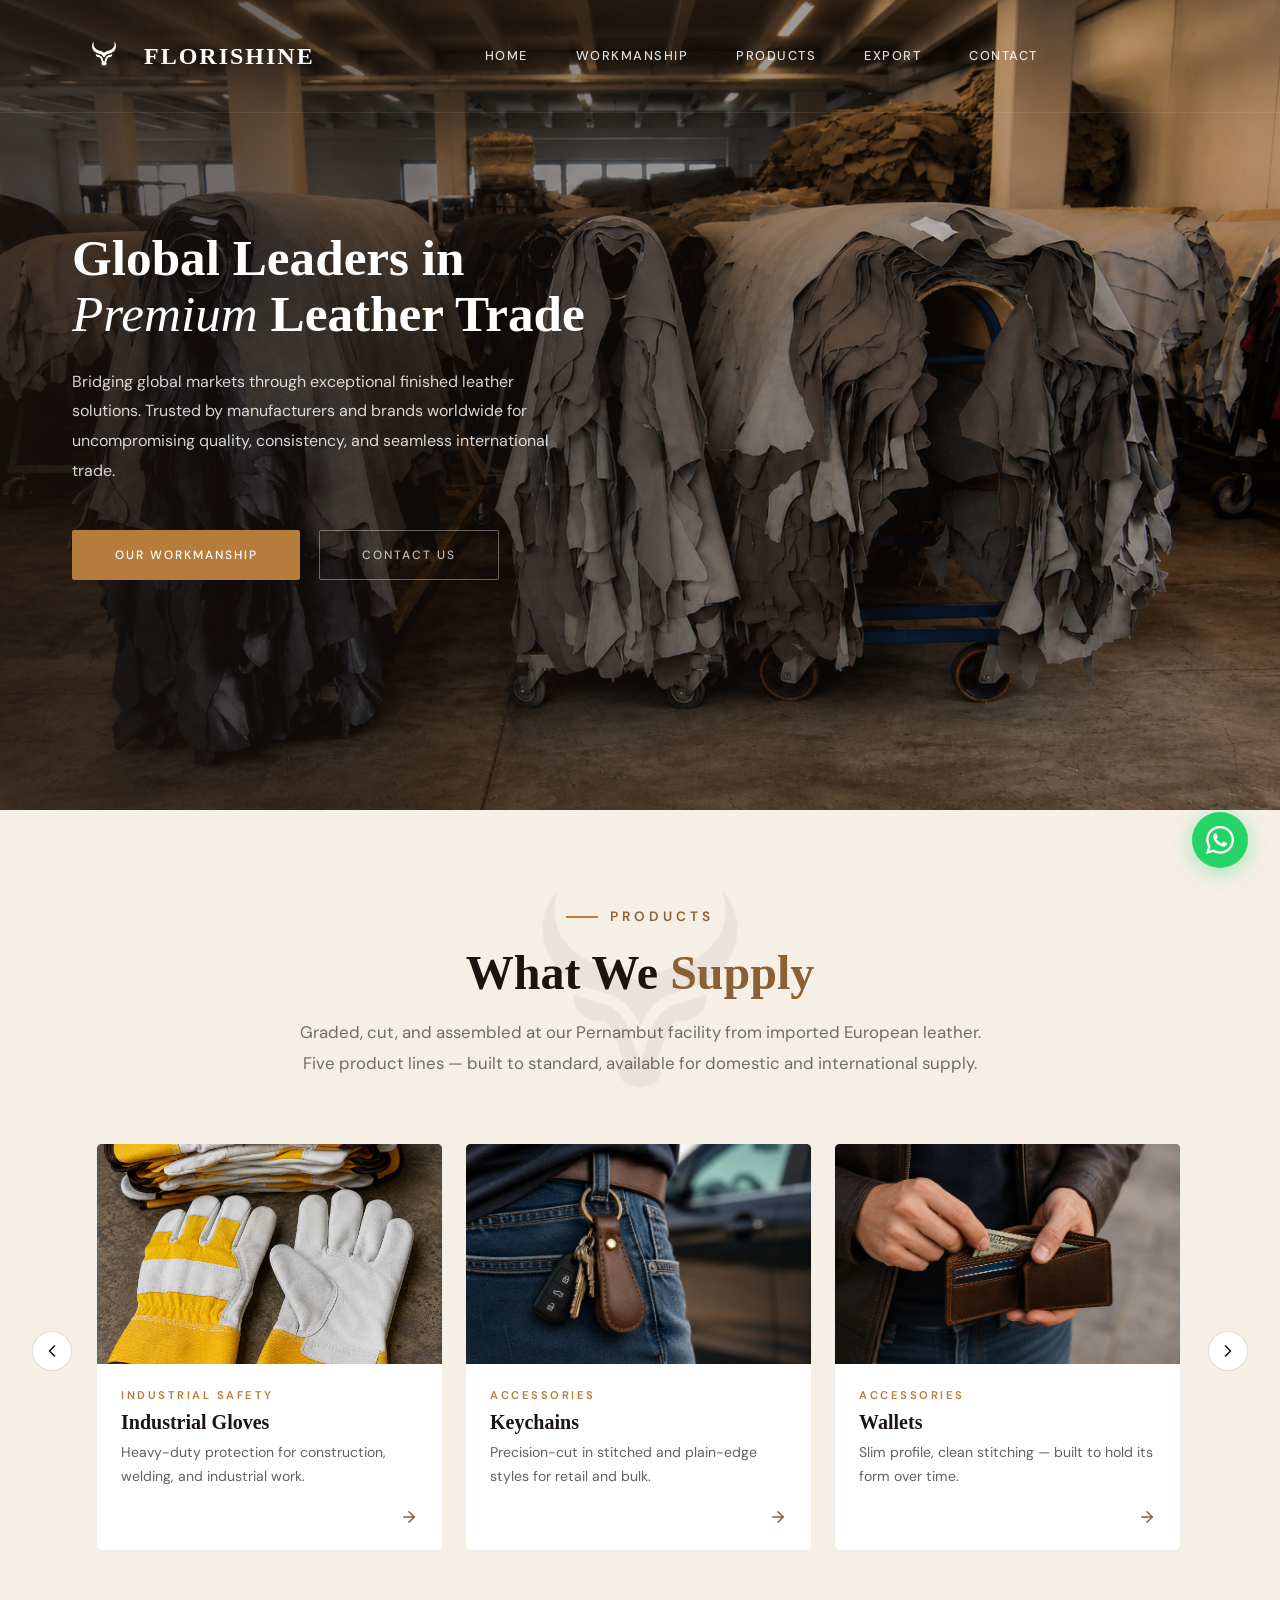
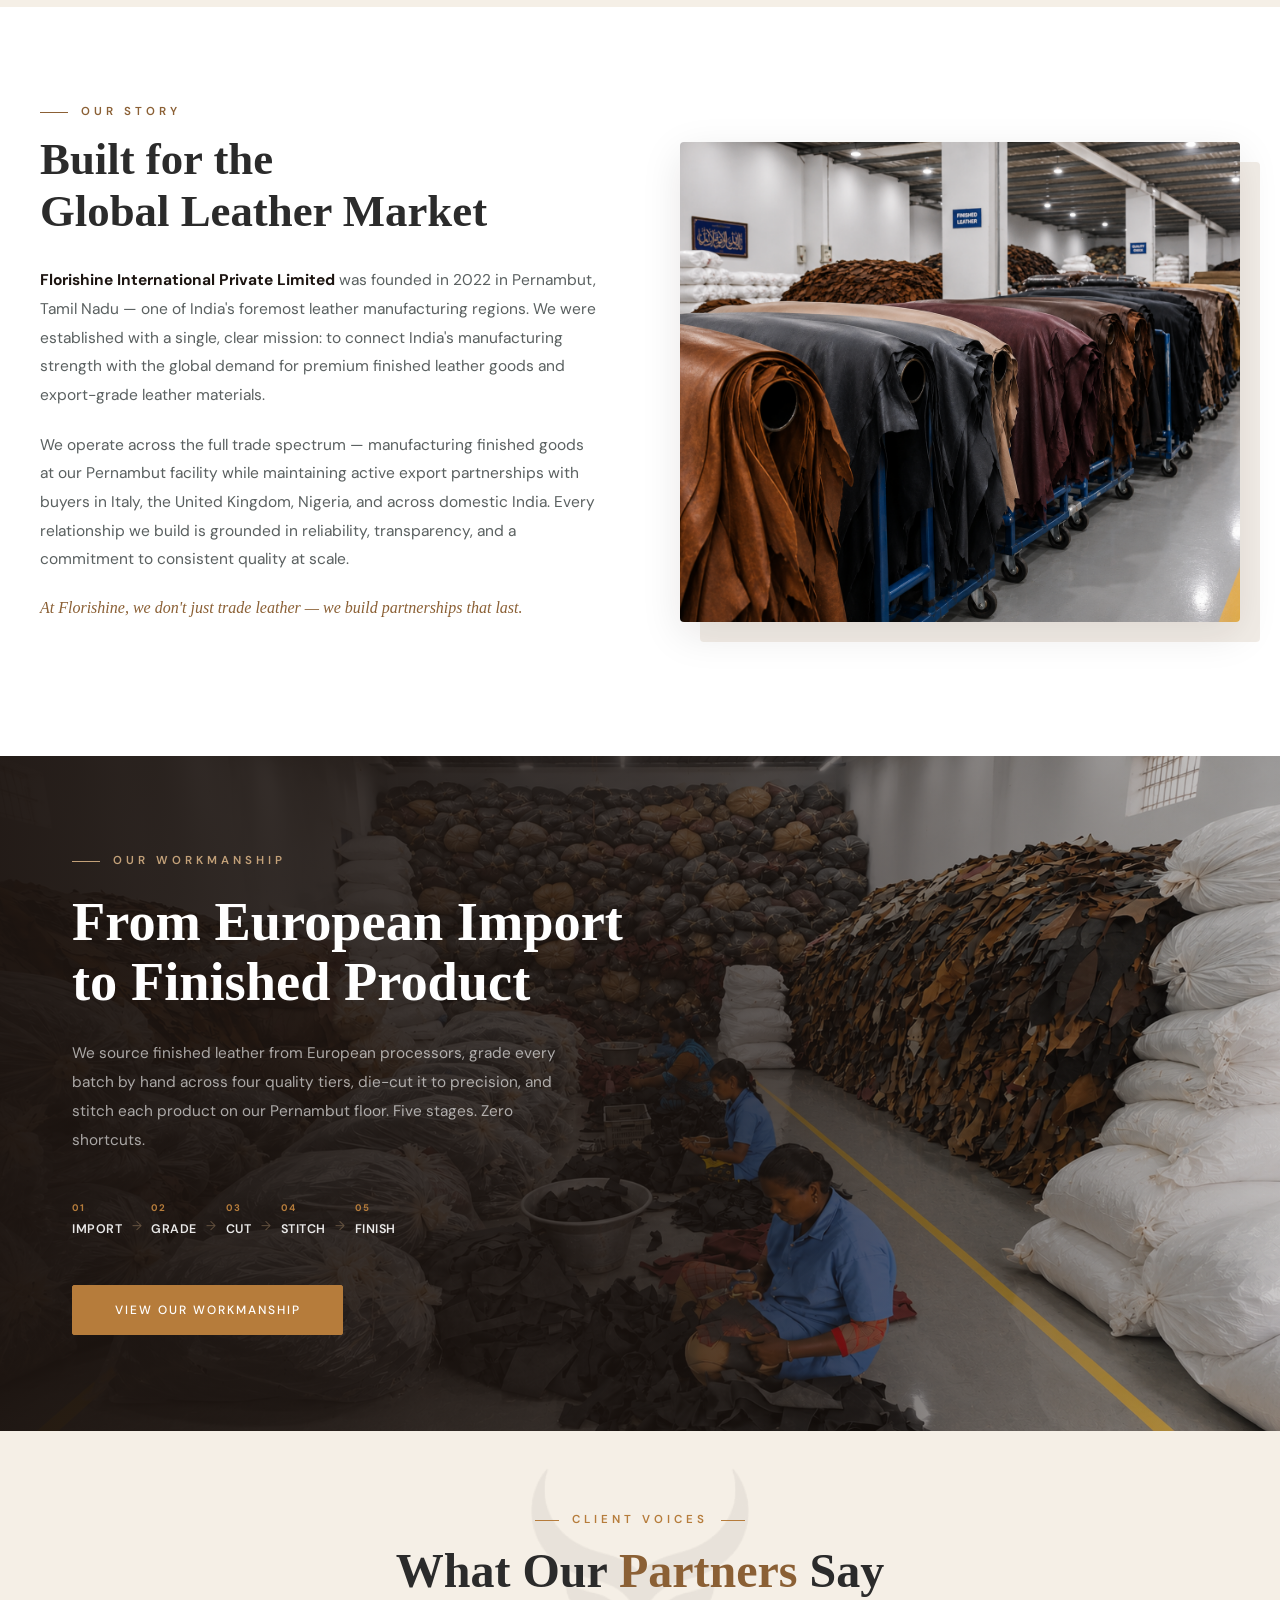
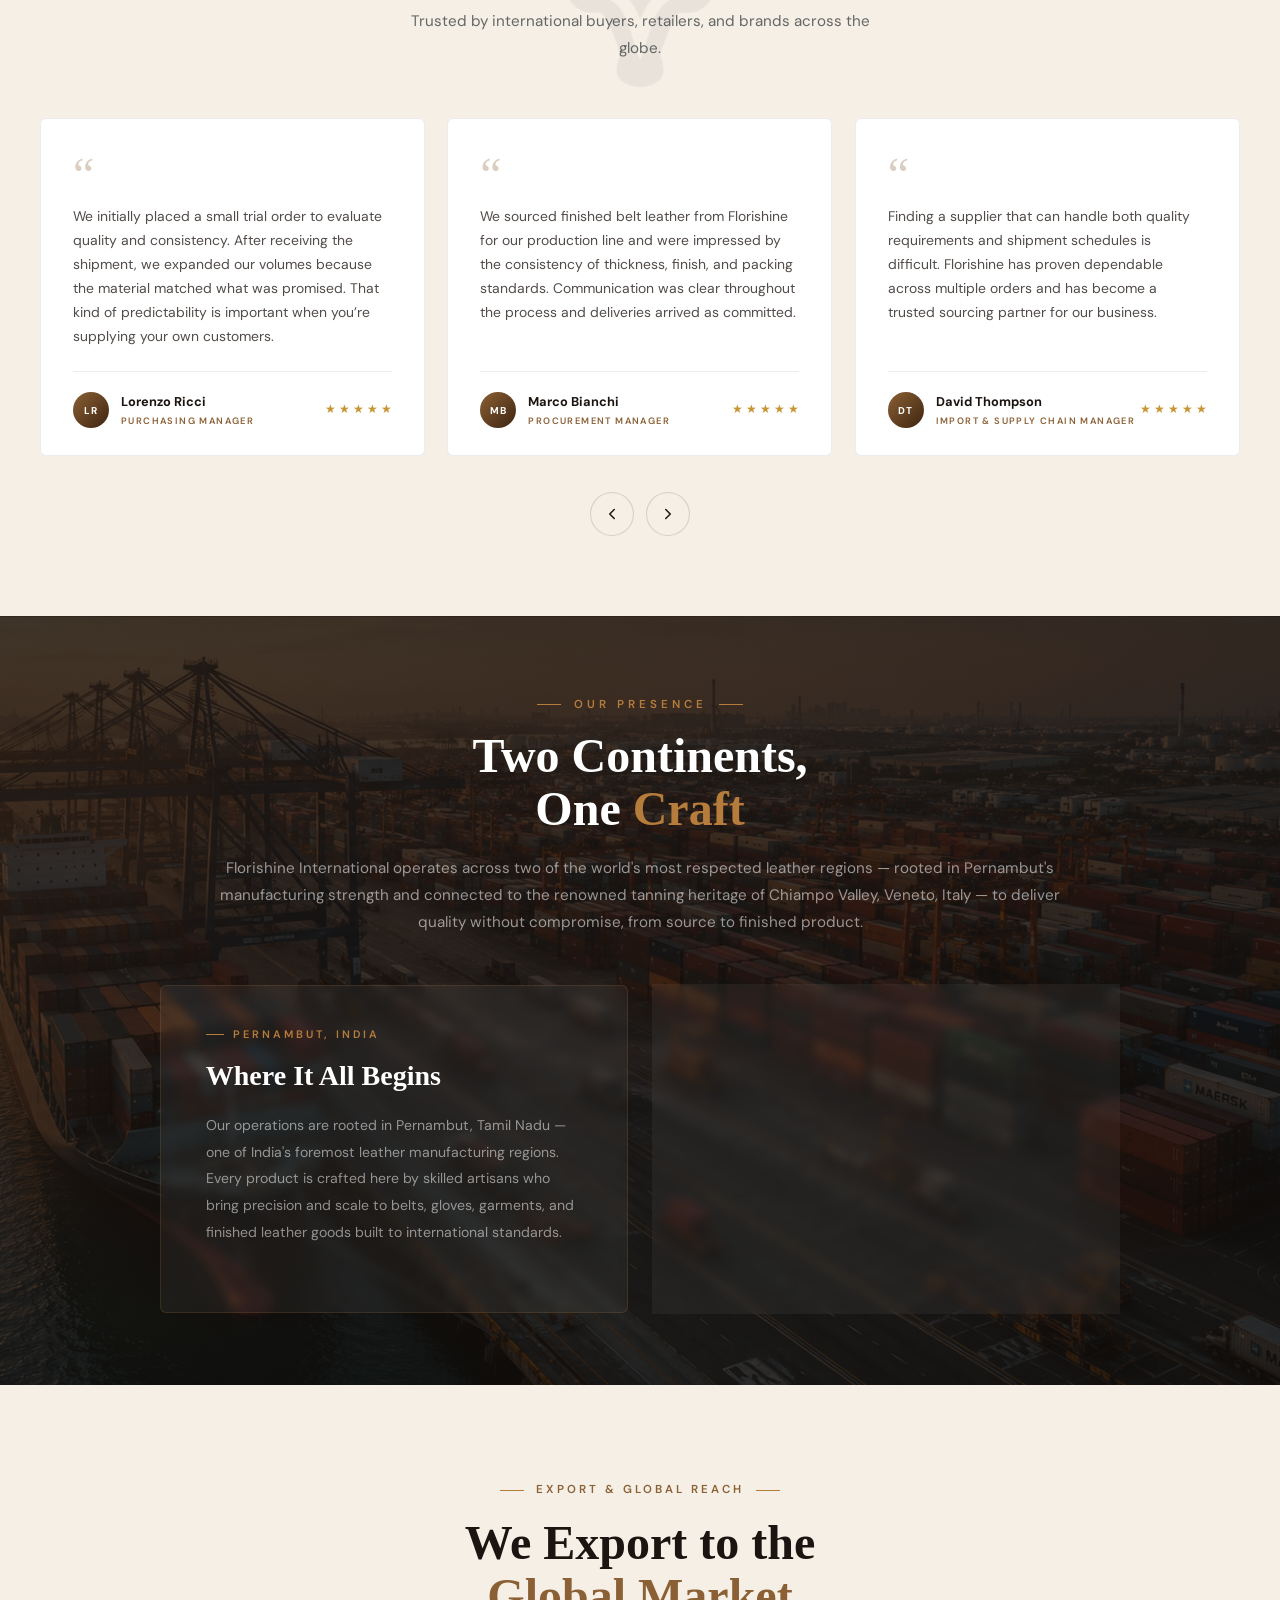
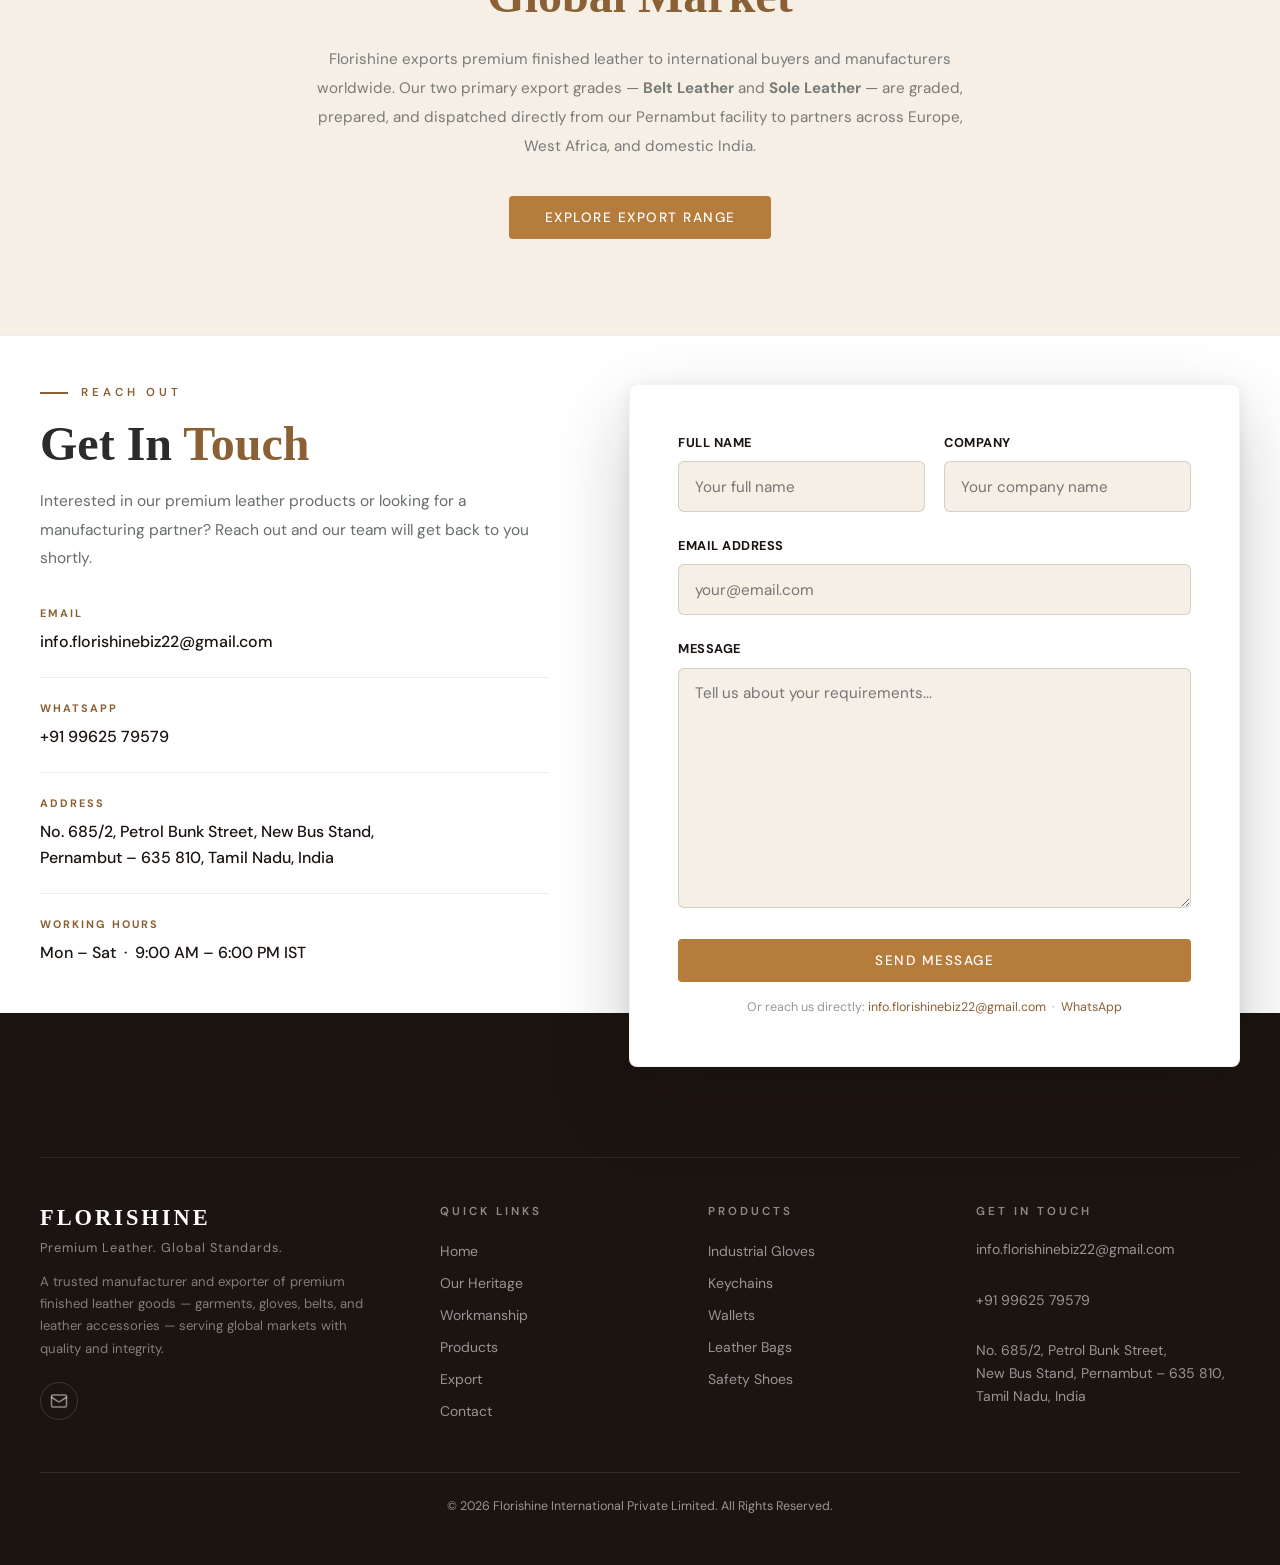
==== commit 45a557c9: "changes done in the our presence section" ====
--- a/index.html
+++ b/index.html
@@ -223,7 +223,7 @@
     <div class="gp-header fade-in">
       <p class="gp-eyebrow">Our Presence</p>
       <h2 class="gp-title">Two Continents,<br>One <span>Craft</span></h2>
-      <p class="gp-desc">Florishine International operates across two of the world's most respected leather regions — rooted in Pernambut's manufacturing strength and present in Venice's tanning heritage — to deliver quality without compromise, from source to finished product.</p>
+      <p class="gp-desc">Florishine International operates across two of the world's most respected leather regions — rooted in Pernambut's manufacturing strength and connected to the renowned tanning heritage of Chiampo Valley, Veneto, Italy — to deliver quality without compromise, from source to finished product.</p>
     </div>
     <div class="gp-cols fade-in">
 
@@ -236,9 +236,9 @@
       <div class="gp-col-divider"></div>
 
       <div class="gp-col">
-        <p class="gp-col-label">Venice, Italy</p>
+        <p class="gp-col-label">Chiampo Valley, Veneto, Italy</p>
         <h3 class="gp-col-heading">Our European Presence</h3>
-        <p class="gp-col-body">Venice sits at the heart of Italy's leather heritage. Our European presence gives Florishine direct access to the world's finest tanning traditions — and keeps us close to our international partners, positioned to deliver with consistency across continents.</p>
+        <p class="gp-col-body">Located in the renowned tanning district of Chiampo Valley, Veneto, Italy, our European presence connects Florishine to one of the country's most respected leather-manufacturing regions. This strategic presence keeps us close to international partners while drawing on generations of tanning expertise and craftsmanship.</p>
       </div>
 
     </div>
--- a/css/styles.css
+++ b/css/styles.css
@@ -22,7 +22,7 @@
 a { text-decoration: none; color: inherit; transition: var(--transition); }
 ul { list-style: none; }
 img { max-width: 100%; display: block; }
-.container { max-width: var(--container-max); margin: 0 auto; padding: 0 1.5rem; }
+.container { max-width: var(--container-max); margin: 0 auto; }
 
 /* ── Buttons ─────────────────────────────────────────── */
 .btn {
@@ -63,6 +63,7 @@
 .nav-container {
   display: flex; justify-content: space-between; align-items: center;
   padding: 0 2rem; max-width: var(--container-max); margin: 0 auto;
+  position: relative; z-index: 2;
 }
 .nav-logo {
   font-size: 1.5rem; font-weight: 600; letter-spacing: 2px;
@@ -94,7 +95,7 @@
 .navbar.scrolled .menu-toggle { color: var(--text-main); }
 .mobile-menu {
   display: none; position: fixed; inset: 0;
-  width: 100%; height: 100vh;
+  width: 100%; height: 100vh; min-height: 100svh;
   background-color: var(--white);
   z-index: 9990;
   flex-direction: column;
@@ -102,6 +103,12 @@
   align-items: center;
 }
 .mobile-menu.open { display: flex; }
+
+/* When menu is open: lift nav-container above overlay and switch to dark colours */
+.navbar.menu-open .nav-container { z-index: 9995; }
+.navbar.menu-open .nav-logo { color: var(--primary); }
+.navbar.menu-open .nav-logo-mark { filter: brightness(0); }
+.navbar.menu-open .menu-toggle { color: var(--primary); }
 .mobile-nav-links { padding: 0 2rem; display: flex; flex-direction: column; gap: 0; width: 100%; max-width: 320px; }
 .mobile-nav-links li { border-bottom: 1px solid rgba(28,20,16,0.07); }
 .mobile-nav-links li:last-child { border-bottom: none; }
